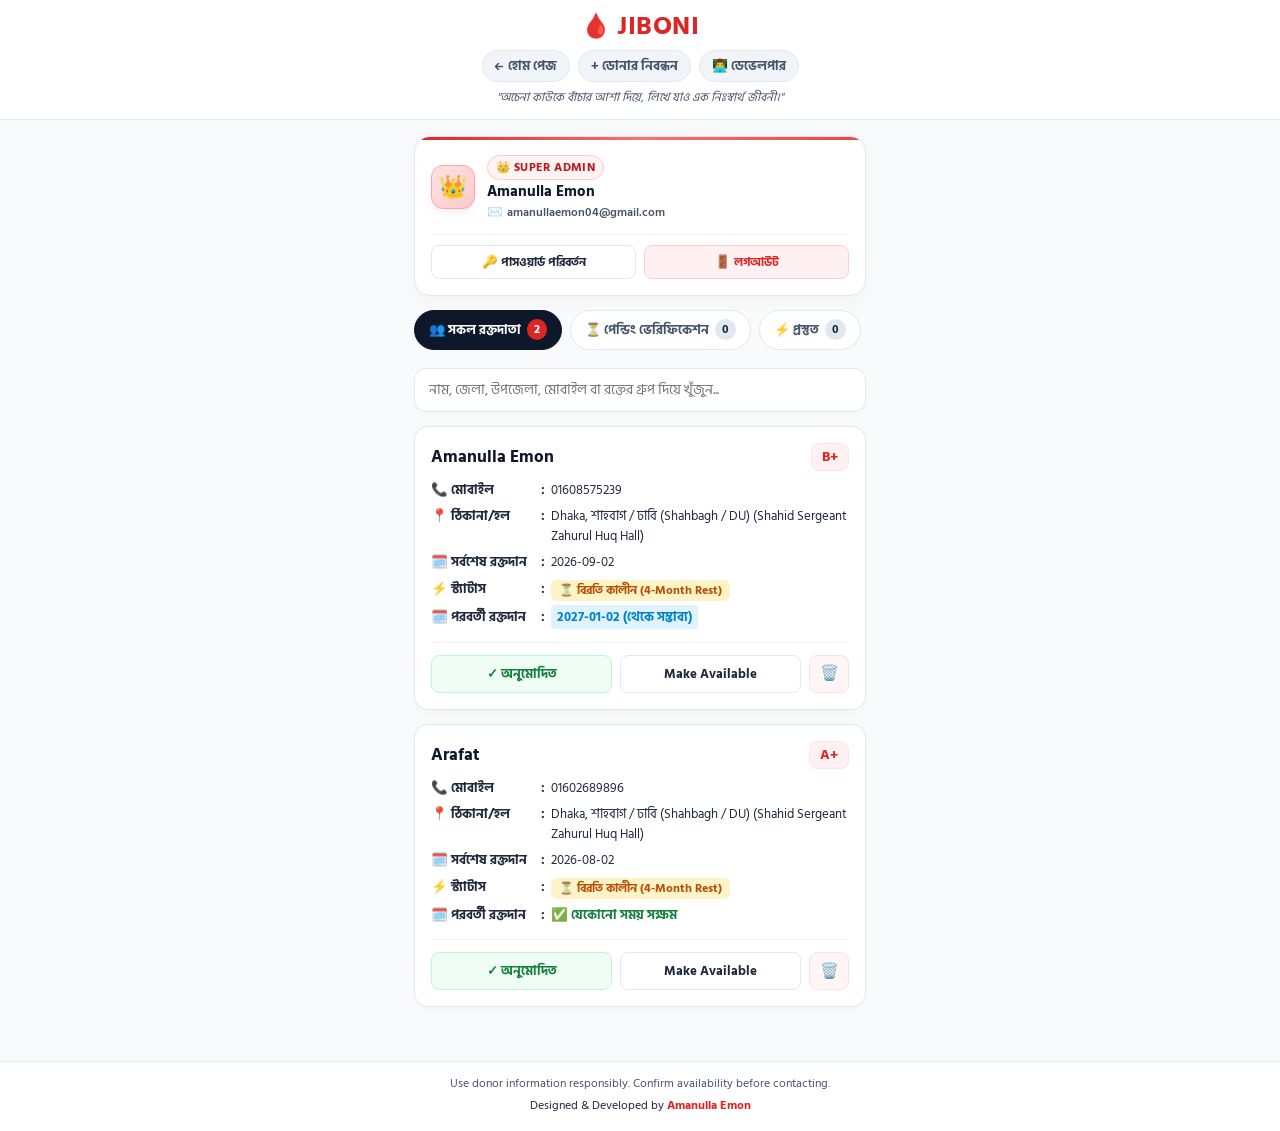
==== admin.html @ 6af380cb "Update admin.html" ====
<!DOCTYPE html>
<html lang="bn">
<head>
  <meta charset="UTF-8" />
  <meta name="viewport" content="width=device-width, initial-scale=1.0, maximum-scale=1.0, user-scalable=no, interactive-widget=resizes-content" />
  <title>অ্যাডমিন প্যানেল - JIBONI</title>
  <style>
    @import url('https://fonts.googleapis.com/css2?family=Plus+Jakarta+Sans:wght@500;600;700;800&family=Hind+Siliguri:wght@500;600;700&display=swap');

    :root {
      --primary: #dc2626;
      --primary-hover: #b91c1c;
      --primary-light: #fee2e2;
      --success: #15803d;
      --success-light: #dcfce7;
      --warning: #b45309;
      --warning-light: #fef3c7;
      --info: #0284c7;
      --info-light: #e0f2fe;
      --slate-50: #f8fafc;
      --slate-100: #f1f5f9;
      --slate-200: #e2e8f0;
      --slate-400: #94a3b8;
      --slate-600: #475569;
      --slate-800: #1e293b;
      --slate-900: #0f172a;
    }

    * {
      margin: 0;
      padding: 0;
      box-sizing: border-box;
      font-family: 'Hind Siliguri', 'Plus Jakarta Sans', sans-serif;
      -webkit-tap-highlight-color: transparent;
    }

    body {
      background-color: var(--slate-50);
      color: var(--slate-800);
      min-height: 100vh;
      display: flex;
      flex-direction: column;
    }

    .site-header {
      background: #ffffff;
      padding: 14px 16px 12px;
      border-bottom: 1px solid var(--slate-200);
      text-align: center;
      width: 100%;
    }

    .header-inner {
      max-width: 480px;
      margin: 0 auto;
    }

    .brand-row {
      margin-bottom: 8px;
    }

    .brand-logo {
      display: inline-flex;
      align-items: center;
      justify-content: center;
      gap: 6px;
      text-decoration: none;
    }

    .blood-drop {
      font-size: 1.5rem;
      line-height: 1;
    }

    .brand-name {
      font-size: 1.6rem;
      font-weight: 800;
      color: var(--primary);
      letter-spacing: 0.5px;
      line-height: 1;
    }

    .nav-btn-row {
      display: flex;
      justify-content: center;
      align-items: center;
      gap: 8px;
      margin-bottom: 6px;
      flex-wrap: wrap;
    }

    .btn-chip {
      padding: 5px 12px;
      border-radius: 20px;
      font-size: 0.8rem;
      font-weight: 700;
      text-decoration: none;
      display: inline-flex;
      align-items: center;
      gap: 4px;
      border: 1px solid var(--slate-200);
      background: var(--slate-100);
      color: var(--slate-600);
      cursor: pointer;
    }

    .brand-slogan {
      font-size: 0.74rem;
      color: var(--slate-600);
      font-style: italic;
    }

    .main-wrapper {
      flex: 1;
      max-width: 480px;
      width: 100%;
      margin: 0 auto;
      padding: 16px 14px 40px;
    }

    /* LOGIN CARD */
    .login-card {
      background: #ffffff;
      border: 1px solid var(--slate-200);
      border-radius: 16px;
      padding: 24px 20px;
      box-shadow: 0 4px 20px rgba(0, 0, 0, 0.04);
      margin-top: 10px;
    }

    .login-title {
      font-size: 1.35rem;
      font-weight: 800;
      color: var(--slate-900);
      margin-bottom: 4px;
      text-align: center;
    }

    .login-sub {
      font-size: 0.82rem;
      color: var(--slate-600);
      margin-bottom: 18px;
      text-align: center;
    }

    /* STYLISH EYE-CATCHING ADMIN BADGE HERO */
    .admin-hero-card {
      background: #ffffff;
      border: 1px solid var(--slate-200);
      border-radius: 16px;
      padding: 16px;
      margin-bottom: 14px;
      box-shadow: 0 4px 18px rgba(15, 23, 42, 0.04);
      position: relative;
      overflow: hidden;
    }

    .admin-hero-card.super-theme::before {
      content: "";
      position: absolute;
      top: 0;
      left: 0;
      right: 0;
      height: 3.5px;
      background: linear-gradient(90deg, #dc2626, #f87171, #ef4444);
    }

    .admin-hero-card.sub-theme::before {
      content: "";
      position: absolute;
      top: 0;
      left: 0;
      right: 0;
      height: 3.5px;
      background: linear-gradient(90deg, #0284c7, #38bdf8, #0ea5e9);
    }

    .admin-hero-top {
      display: flex;
      align-items: center;
      gap: 12px;
      margin-bottom: 12px;
    }

    .admin-avatar-icon {
      width: 44px;
      height: 44px;
      border-radius: 12px;
      display: flex;
      align-items: center;
      justify-content: center;
      font-size: 1.4rem;
      flex-shrink: 0;
      box-shadow: 0 4px 10px rgba(0, 0, 0, 0.05);
    }

    .avatar-super {
      background: linear-gradient(135deg, #fee2e2, #fecaca);
      color: #dc2626;
      border: 1px solid #fca5a5;
    }

    .avatar-sub {
      background: linear-gradient(135deg, #e0f2fe, #bae6fd);
      color: #0284c7;
      border: 1px solid #7dd3fc;
    }

    .admin-hero-info {
      flex: 1;
      min-width: 0;
    }

    .admin-pill-badge {
      display: inline-flex;
      align-items: center;
      gap: 4px;
      font-size: 0.72rem;
      font-weight: 800;
      padding: 2px 8px;
      border-radius: 20px;
      text-transform: uppercase;
      letter-spacing: 0.4px;
      margin-bottom: 2px;
    }

    .pill-super {
      background: #fef2f2;
      color: #b91c1c;
      border: 1px solid #fecaca;
    }

    .pill-sub {
      background: #f0f9ff;
      color: #0369a1;
      border: 1px solid #bae6fd;
    }

    .admin-main-name {
      font-size: 0.96rem;
      font-weight: 800;
      color: var(--slate-900);
      line-height: 1.25;
      white-space: nowrap;
      overflow: hidden;
      text-overflow: ellipsis;
    }

    .admin-email-sub {
      font-size: 0.78rem;
      color: var(--slate-600);
      font-weight: 600;
      white-space: nowrap;
      overflow: hidden;
      text-overflow: ellipsis;
      display: flex;
      align-items: center;
      gap: 4px;
      margin-top: 1px;
    }

    .admin-hero-actions {
      display: flex;
      align-items: center;
      gap: 8px;
      border-top: 1px solid var(--slate-100);
      padding-top: 10px;
    }

    .hero-btn {
      flex: 1;
      height: 34px;
      border-radius: 8px;
      font-size: 0.78rem;
      font-weight: 700;
      cursor: pointer;
      display: inline-flex;
      align-items: center;
      justify-content: center;
      gap: 5px;
      transition: all 0.15s ease;
      border: 1px solid var(--slate-200);
    }

    .hero-btn-pwd {
      background: #ffffff;
      color: var(--slate-700);
    }

    .hero-btn-pwd:hover {
      background: var(--slate-50);
      border-color: var(--slate-300);
    }

    .hero-btn-logout {
      background: #fff1f2;
      border-color: #fecdd3;
      color: var(--primary);
    }

    .hero-btn-logout:hover {
      background: #ffe4e6;
    }

    /* Tabs Row */
    .admin-tabs-row {
      display: flex;
      gap: 8px;
      overflow-x: auto;
      padding-bottom: 6px;
      margin-bottom: 12px;
      scrollbar-width: none;
    }

    .admin-tabs-row::-webkit-scrollbar {
      display: none;
    }

    .admin-tab {
      flex-shrink: 0;
      padding: 8px 14px;
      border-radius: 25px;
      font-size: 0.82rem;
      font-weight: 700;
      border: 1px solid var(--slate-200);
      background: #ffffff;
      color: var(--slate-600);
      cursor: pointer;
      display: inline-flex;
      align-items: center;
      gap: 6px;
      transition: all 0.15s ease;
    }

    .admin-tab.active {
      background: var(--slate-900);
      color: #ffffff;
      border-color: var(--slate-900);
    }

    .tab-counter {
      background: var(--primary);
      color: #ffffff;
      font-size: 0.72rem;
      padding: 1px 7px;
      border-radius: 12px;
    }

    .admin-tab:not(.active) .tab-counter {
      background: var(--slate-200);
      color: var(--slate-800);
    }

    /* Search Box */
    .search-input-wrap {
      margin-bottom: 14px;
    }

    .admin-search-input {
      width: 100%;
      height: 44px;
      padding: 0 14px;
      background: #ffffff;
      border: 1px solid var(--slate-200);
      border-radius: 12px;
      font-size: 0.88rem;
      color: var(--slate-800);
      outline: none;
      box-shadow: 0 2px 6px rgba(0, 0, 0, 0.02);
    }

    .admin-search-input:focus {
      border-color: var(--primary);
      box-shadow: 0 0 0 2px rgba(220, 38, 38, 0.1);
    }

    /* Donor Card */
    .donor-admin-card {
      background: #ffffff;
      border: 1px solid var(--slate-200);
      border-radius: 14px;
      padding: 16px;
      margin-bottom: 14px;
      box-shadow: 0 2px 8px rgba(0, 0, 0, 0.03);
    }

    .card-top-row {
      display: flex;
      justify-content: space-between;
      align-items: center;
      margin-bottom: 10px;
    }

    .donor-card-name {
      font-size: 1.05rem;
      font-weight: 800;
      color: var(--slate-900);
    }

    .blood-chip {
      background: #fff1f2;
      color: var(--primary);
      border: 1px solid #ffe4e6;
      font-weight: 800;
      font-size: 0.85rem;
      padding: 2px 10px;
      border-radius: 8px;
    }

    /* STRICT COMPACT COLON ALIGNMENT FOR DONORS (120px) */
    .donor-detail-list {
      display: flex;
      flex-direction: column;
      gap: 7px;
      font-size: 0.84rem;
      color: var(--slate-600);
      margin-bottom: 14px;
    }

    .detail-item {
      display: flex;
      align-items: flex-start;
      line-height: 1.45;
    }

    .detail-label-wrap {
      width: 120px;
      min-width: 120px;
      max-width: 120px;
      font-weight: 700;
      color: var(--slate-800);
      display: flex;
      justify-content: space-between;
      align-items: center;
      padding-right: 6px;
      flex-shrink: 0;
      white-space: nowrap;
    }

    /* STRICT COMPACT COLON ALIGNMENT FOR SUB-ADMINS (135px) */
    .subadmin-detail-list {
      display: flex;
      flex-direction: column;
      gap: 7px;
      font-size: 0.84rem;
      color: var(--slate-600);
      margin-bottom: 14px;
    }

    .sub-label-wrap {
      width: 135px;
      min-width: 135px;
      max-width: 135px;
      font-weight: 700;
      color: var(--slate-800);
      display: flex;
      justify-content: space-between;
      align-items: center;
      padding-right: 6px;
      flex-shrink: 0;
      white-space: nowrap;
    }

    .detail-val {
      flex: 1;
      color: var(--slate-800);
      word-break: break-word;
    }

    .status-badge {
      display: inline-flex;
      align-items: center;
      padding: 2px 8px;
      border-radius: 6px;
      font-size: 0.74rem;
      font-weight: 700;
    }

    .badge-avail {
      background: var(--success-light);
      color: var(--success);
    }

    .badge-rest {
      background: var(--warning-light);
      color: var(--warning);
    }

    .badge-next {
      background: var(--info-light);
      color: var(--info);
      padding: 1px 6px;
      border-radius: 4px;
      font-weight: 700;
    }

    /* Action Buttons Row */
    .admin-actions-grid {
      display: flex;
      align-items: center;
      gap: 8px;
      border-top: 1px solid var(--slate-100);
      padding-top: 12px;
    }

    .btn-verify {
      flex: 1;
      height: 38px;
      border-radius: 8px;
      font-size: 0.82rem;
      font-weight: 700;
      cursor: pointer;
      display: inline-flex;
      align-items: center;
      justify-content: center;
      gap: 4px;
      border: 1px solid #bbf7d0;
      background: #f0fdf4;
      color: var(--success);
    }

    .btn-toggle-avail {
      flex: 1;
      height: 38px;
      border-radius: 8px;
      font-size: 0.82rem;
      font-weight: 700;
      cursor: pointer;
      border: 1px solid var(--slate-200);
      background: #ffffff;
      color: var(--slate-700);
    }

    .btn-delete {
      width: 40px;
      height: 38px;
      border-radius: 8px;
      border: 1px solid #fee2e2;
      background: #fff5f5;
      color: var(--primary);
      cursor: pointer;
      display: inline-flex;
      align-items: center;
      justify-content: center;
      font-size: 0.95rem;
    }

    /* SUB-ADMIN FORM STYLES */
    .subadmin-form-card {
      background: #ffffff;
      border: 1px solid var(--slate-200);
      border-radius: 14px;
      padding: 16px;
      margin-bottom: 14px;
      box-shadow: 0 2px 8px rgba(0, 0, 0, 0.02);
    }

    .form-heading {
      font-size: 0.95rem;
      font-weight: 800;
      color: var(--slate-900);
      margin-bottom: 10px;
    }

    .btn-submit-sub {
      width: 100%;
      height: 40px;
      background: var(--primary);
      color: #ffffff;
      border: none;
      border-radius: 10px;
      font-size: 0.88rem;
      font-weight: 700;
      cursor: pointer;
      margin-top: 6px;
    }

    .empty-state {
      background: #ffffff;
      border: 1px dashed var(--slate-200);
      border-radius: 12px;
      padding: 24px;
      text-align: center;
      color: var(--slate-400);
      font-size: 0.86rem;
    }

    /* MODAL POPUPS */
    .custom-modal-backdrop {
      position: fixed;
      inset: 0;
      background: rgba(15, 23, 42, 0.6);
      backdrop-filter: blur(4px);
      z-index: 3000;
      display: none;
      align-items: center;
      justify-content: center;
      padding: 16px;
    }

    .modal-box {
      background: #ffffff;
      border-radius: 16px;
      padding: 22px 20px;
      max-width: 380px;
      width: 100%;
      box-shadow: 0 10px 25px rgba(0, 0, 0, 0.15);
    }

    .site-footer {
      background: #ffffff;
      border-top: 1px solid var(--slate-200);
      padding: 12px 16px 16px;
      text-align: center;
      margin-top: auto;
      width: 100%;
    }

    .footer-disclaimer {
      font-size: 0.72rem;
      color: var(--slate-600);
      margin-bottom: 3px;
    }

    .footer-credit {
      font-size: 0.75rem;
      color: var(--slate-800);
    }

    .footer-credit a {
      color: var(--primary);
      font-weight: 700;
      text-decoration: none;
    }
  </style>
</head>
<body>

  <header class="site-header">
    <div class="header-inner">
      <div class="brand-row">
        <a href="index.html" class="brand-logo">
          <span class="blood-drop">🩸</span>
          <span class="brand-name">JIBONI</span>
        </a>
      </div>

      <div class="nav-btn-row">
        <a href="index.html" class="btn-chip">← হোম পেজ</a>
        <a href="register.html" class="btn-chip">+ ডোনার নিবন্ধন</a>
        <a href="developer.html" class="btn-chip">👨‍💻 ডেভেলপার</a>
      </div>

      <p class="brand-slogan">"অচেনা কাউকে বাঁচার আশা দিয়ে, লিখে যাও এক নিঃস্বার্থ জীবনী।"</p>
    </div>
  </header>

  <main class="main-wrapper">

    <!-- ADMIN LOGIN FORM -->
    <div id="adminLoginSection" class="login-card" style="display: none;">
      <h2 class="login-title">অ্যাডমিন প্রবেশ</h2>
      <p class="login-sub">আপনার ইমেইল ও পাসওয়ার্ড দিয়ে প্যানেলে প্রবেশ করুন</p>
      
      <form onsubmit="handleAdminLogin(event)" style="display: flex; flex-direction: column; gap: 10px;">
        <div>
          <label style="font-size:0.8rem; font-weight:700; display:block; margin-bottom:4px;">ইমেইল অ্যাড্রেস:</label>
          <input type="email" id="loginEmail" class="admin-search-input" placeholder="admin@jiboni.org" required />
        </div>

        <div>
          <label style="font-size:0.8rem; font-weight:700; display:block; margin-bottom:4px;">পাসওয়ার্ড:</label>
          <input type="password" id="loginPassword" class="admin-search-input" placeholder="পাসওয়ার্ড লিখুন" required />
        </div>

        <button type="submit" class="btn-submit-sub" style="height: 44px; margin-top: 6px;">লগইন করুন</button>
      </form>
      <div id="loginAlert" style="display:none; color:var(--primary); font-size:0.84rem; font-weight:700; text-align:center; margin-top:10px;"></div>
    </div>

    <!-- MAIN ADMIN DASHBOARD SECTION -->
    <div id="adminDashboardSection" style="display: none;">
      
      <div class="admin-hero-card super-theme" id="adminHeroCard">
        <div class="admin-hero-top">
          <div class="admin-avatar-icon avatar-super" id="adminAvatarIcon">👑</div>
          <div class="admin-hero-info">
            <span class="admin-pill-badge pill-super" id="adminPillBadge">👑 Super Admin</span>
            <h2 class="admin-main-name" id="adminMainName">Amanulla Emon</h2>
            <div class="admin-email-sub">
              <span>✉️</span>
              <span id="adminEmailDisplay">amanullaemon04@gmail.com</span>
            </div>
          </div>
        </div>

        <div class="admin-hero-actions">
          <button type="button" class="hero-btn hero-btn-pwd" onclick="openChangePwdModal()">🔑 পাসওয়ার্ড পরিবর্তন</button>
          <button type="button" class="hero-btn hero-btn-logout" onclick="handleLogout()">🚪 লগআউট</button>
        </div>
      </div>

      <!-- Tabs Navigation -->
      <div class="admin-tabs-row">
        <button type="button" class="admin-tab active" id="tabAll" onclick="switchTab('all')">
          👥 সকল রক্তদাতা <span class="tab-counter" id="countAll">0</span>
        </button>
        <button type="button" class="admin-tab" id="tabPending" onclick="switchTab('pending')">
          ⏳ পেন্ডিং ভেরিফিকেশন <span class="tab-counter" id="countPending">0</span>
        </button>
        <button type="button" class="admin-tab" id="tabAvailable" onclick="switchTab('available')">
          ⚡ প্রস্তুত <span class="tab-counter" id="countAvailable">0</span>
        </button>
        <button type="button" class="admin-tab" id="tabFeedback" onclick="switchTab('feedback')">
          💬 মতামত <span class="tab-counter" id="countFeedback">0</span>
        </button>
        <button type="button" class="admin-tab" id="tabSubAdmin" onclick="switchTab('subadmin')">
          🛡️ সাব-অ্যাডমিন <span class="tab-counter" id="countSubAdmin">0</span>
        </button>
      </div>

      <!-- Search Input -->
      <div class="search-input-wrap" id="searchWrap">
        <input type="text" id="adminSearchQuery" class="admin-search-input" placeholder="নাম, জেলা, উপজেলা, মোবাইল বা রক্তের গ্রুপ দিয়ে খুঁজুন..." onkeyup="renderCurrentView()" />
      </div>

      <!-- Sub-Admin Add Form -->
      <div id="subAdminFormWrap" style="display: none;">
        <div class="subadmin-form-card">
          <h3 class="form-heading">+ নতুন সাব-অ্যাডমিন যুক্ত করুন</h3>
          <form onsubmit="handleAddSubAdmin(event)" style="display: flex; flex-direction: column; gap: 8px;">
            <input type="text" id="subName" class="admin-search-input" placeholder="সাব-অ্যাডমিনের নাম" style="height: 40px;" required />
            <input type="email" id="subEmail" class="admin-search-input" placeholder="ইমেইল অ্যাড্রেস" style="height: 40px;" required />
            <input type="text" id="subTempPwd" class="admin-search-input" placeholder="অস্থায়ী পাসওয়ার্ড (Temporary Password)" style="height: 40px;" required />
            <p style="font-size: 0.72rem; color: var(--slate-400); margin-top: -2px;">* সাব-অ্যাডমিন এই পাসওয়ার্ড দিয়ে প্রথমবার লগইন করে পাসওয়ার্ড পরিবর্তন করে নেবে।</p>
            <button type="submit" class="btn-submit-sub">সাব-অ্যাডমিন যুক্ত করুন</button>
          </form>
        </div>
      </div>

      <div id="adminContentContainer"></div>
    </div>
  </main>

  <!-- PASSWORD CHANGE MODAL -->
  <div id="changePwdModal" class="custom-modal-backdrop">
    <div class="modal-box">
      <h3 style="font-size: 1.1rem; font-weight: 800; color: var(--slate-900); margin-bottom: 4px;">পাসওয়ার্ড পরিবর্তন করুন</h3>
      <p style="font-size: 0.8rem; color: var(--slate-600); margin-bottom: 14px;">আপনার বর্তমান ও নতুন পাসওয়ার্ড লিখুন।</p>

      <form onsubmit="handleSavePassword(event)" style="display: flex; flex-direction: column; gap: 10px;">
        <input type="password" id="curPwdInput" class="admin-search-input" placeholder="বর্তমান পাসওয়ার্ড" style="height: 40px;" required />
        <input type="password" id="newPwdInput" class="admin-search-input" placeholder="নতুন পাসওয়ার্ড" style="height: 40px;" required />
        
        <button type="submit" class="btn-submit-sub" style="height: 40px;">সংরক্ষণ করুন</button>
        <button type="button" onclick="closeChangePwdModal()" class="btn-chip" style="width: 100%; justify-content: center; height: 38px; cursor: pointer;">বাতিল</button>
      </form>
      <div id="pwdAlert" style="display:none; font-size:0.82rem; font-weight:700; margin-top:8px; text-align:center;"></div>
    </div>
  </div>

  <footer class="site-footer">
    <p class="footer-disclaimer">Use donor information responsibly. Confirm availability before contacting.</p>
    <p class="footer-credit">Designed & Developed by <a href="developer.html">Amanulla Emon</a></p>
  </footer>

  <script>
    let currentTab = "all";
    const SUPER_ADMIN_EMAIL = "amanullaemon04@gmail.com";

    // EXACT LOCAL TIME FORMATTER WITH SECONDS
    function formatFeedbackDateTime(rawDate) {
      if (!rawDate) return "আজ";
      var d = new Date(rawDate);
      if (isNaN(d.getTime())) {
        return rawDate;
      }
      var yyyy = d.getFullYear();
      var mm = String(d.getMonth() + 1).padStart(2, '0');
      var dd = String(d.getDate()).padStart(2, '0');

      var hours = d.getHours();
      var minutes = String(d.getMinutes()).padStart(2, '0');
      var seconds = String(d.getSeconds()).padStart(2, '0');
      var ampm = hours >= 12 ? 'PM' : 'AM';
      hours = hours % 12;
      hours = hours ? hours : 12; // 0 hour is 12 AM
      var strTime = String(hours).padStart(2, '0') + ':' + minutes + ':' + seconds + ' ' + ampm;

      return yyyy + '-' + mm + '-' + dd + ', ' + strTime;
    }

    function initAdminStorage() {
      if (!localStorage.getItem("jiboni_admin_pwd")) {
        localStorage.setItem("jiboni_admin_pwd", "admin123");
      }
      if (!localStorage.getItem("jiboni_sub_admins")) {
        localStorage.setItem("jiboni_sub_admins", JSON.stringify([
          { id: 101, name: "সাপোর্ট টিম", email: "support@jiboni.org", password: "sub123", added_date: "2026-09-01" }
        ]));
      }
    }

    function getActiveSession() {
      var sess = sessionStorage.getItem("jiboni_admin_session");
      return sess ? JSON.parse(sess) : null;
    }

    function checkEligibility(lastDonationDateStr) {
      if (!lastDonationDateStr || lastDonationDateStr === "তথ্য নেই") return true;
      var lastDate = new Date(lastDonationDateStr);
      var today = new Date();
      var diffDays = (today - lastDate) / (1000 * 60 * 60 * 24);
      return diffDays >= 120;
    }

    function calculateNextEligibleDate(lastDonationDateStr) {
      if (!lastDonationDateStr || lastDonationDateStr === "তথ্য নেই") return null;
      var d = new Date(lastDonationDateStr);
      if (isNaN(d.getTime())) return null;
      d.setMonth(d.getMonth() + 4);
      var yyyy = d.getFullYear();
      var mm = String(d.getMonth() + 1).padStart(2, '0');
      var dd = String(d.getDate()).padStart(2, '0');
      return yyyy + "-" + mm + "-" + dd;
    }

    function getDonors() {
      var stored = localStorage.getItem("jiboni_donors_cache") || localStorage.getItem("donors");
      if (stored) {
        try { return JSON.parse(stored); } catch(e) {}
      }
      return [
        { id: 1, name: "Amanulla Emon", blood_group: "B+", phone: "01608575239", district: "Dhaka", upazila: "শাহবাগ / ঢাবি (Shahbagh / DU)", hall: "Shahid Sergeant Zahurul Huq Hall", last_donation: "2026-09-02", is_available: false, is_verified: true },
        { id: 2, name: "Arafat", blood_group: "A+", phone: "01602689896", district: "Dhaka", upazila: "শাহবাগ / ঢাবি (Shahbagh / DU)", hall: "Shahid Sergeant Zahurul Huq Hall", last_donation: "2026-08-02", is_available: false, is_verified: true }
      ];
    }

    function saveDonors(list) {
      localStorage.setItem("jiboni_donors_cache", JSON.stringify(list));
      localStorage.setItem("donors", JSON.stringify(list));
      renderCurrentView();
    }

    function getFeedbacks() {
      var stored = localStorage.getItem("jiboni_feedbacks");
      return stored ? JSON.parse(stored) : [];
    }

    function saveFeedbacks(list) {
      localStorage.setItem("jiboni_feedbacks", JSON.stringify(list));
      renderCurrentView();
    }

    function getSubAdmins() {
      var stored = localStorage.getItem("jiboni_sub_admins");
      return stored ? JSON.parse(stored) : [];
    }

    function saveSubAdmins(list) {
      localStorage.setItem("jiboni_sub_admins", JSON.stringify(list));
      renderCurrentView();
    }

    function checkAuth() {
      var session = getActiveSession();
      var loginSec = document.getElementById("adminLoginSection");
      var dashSec = document.getElementById("adminDashboardSection");

      if (!session) {
        session = { email: SUPER_ADMIN_EMAIL, role: "super", name: "Amanulla Emon" };
        sessionStorage.setItem("jiboni_admin_session", JSON.stringify(session));
      }

      loginSec.style.display = "none";
      dashSec.style.display = "block";

      var heroCard = document.getElementById("adminHeroCard");
      var avatarIcon = document.getElementById("adminAvatarIcon");
      var pillBadge = document.getElementById("adminPillBadge");
      var mainName = document.getElementById("adminMainName");
      var emailDisplay = document.getElementById("adminEmailDisplay");

      var tabFeedback = document.getElementById("tabFeedback");
      var tabSubAdmin = document.getElementById("tabSubAdmin");

      emailDisplay.innerText = session.email;

      if (session.role === "super") {
        heroCard.className = "admin-hero-card super-theme";
        avatarIcon.className = "admin-avatar-icon avatar-super";
        avatarIcon.innerText = "👑";
        pillBadge.className = "admin-pill-badge pill-super";
        pillBadge.innerText = "👑 Super Admin";
        mainName.innerText = session.name || "Amanulla Emon";

        tabFeedback.style.display = "inline-flex";
        tabSubAdmin.style.display = "inline-flex";
      } else {
        heroCard.className = "admin-hero-card sub-theme";
        avatarIcon.className = "admin-avatar-icon avatar-sub";
        avatarIcon.innerText = "🛡️";
        pillBadge.className = "admin-pill-badge pill-sub";
        pillBadge.innerText = "🛡️ Sub Admin";
        mainName.innerText = session.name || "Assistant Admin";
        
        tabFeedback.style.display = "none";
        tabSubAdmin.style.display = "none";

        if (currentTab === "feedback" || currentTab === "subadmin") {
          currentTab = "all";
        }
      }

      switchTab(currentTab);
    }

    function handleAdminLogin(e) {
      e.preventDefault();
      var email = document.getElementById("loginEmail").value.trim().toLowerCase();
      var pwd = document.getElementById("loginPassword").value.trim();
      var alertBox = document.getElementById("loginAlert");

      if (email === SUPER_ADMIN_EMAIL.toLowerCase()) {
        var masterPwd = localStorage.getItem("jiboni_admin_pwd") || "admin123";
        if (pwd === masterPwd) {
          sessionStorage.setItem("jiboni_admin_session", JSON.stringify({ email: SUPER_ADMIN_EMAIL, role: "super", name: "Amanulla Emon" }));
          checkAuth();
          return;
        }
      }

      var subAdmins = getSubAdmins();
      var matchedSub = subAdmins.find(function(s) { return s.email.toLowerCase() === email && s.password === pwd; });

      if (matchedSub) {
        sessionStorage.setItem("jiboni_admin_session", JSON.stringify({ email: matchedSub.email, role: "sub", name: matchedSub.name, id: matchedSub.id }));
        checkAuth();
        return;
      }

      alertBox.style.display = "block";
      alertBox.innerText = "ভুল ইমেইল অথবা পাসওয়ার্ড!";
    }

    function handleLogout() {
      sessionStorage.removeItem("jiboni_admin_session");
      document.getElementById("adminDashboardSection").style.display = "none";
      document.getElementById("adminLoginSection").style.display = "block";
      document.getElementById("loginEmail").value = "";
      document.getElementById("loginPassword").value = "";
      document.getElementById("loginAlert").style.display = "none";
    }

    function openChangePwdModal() {
      document.getElementById("changePwdModal").style.display = "flex";
      document.getElementById("curPwdInput").value = "";
      document.getElementById("newPwdInput").value = "";
      document.getElementById("pwdAlert").style.display = "none";
    }

    function closeChangePwdModal() {
      document.getElementById("changePwdModal").style.display = "none";
    }

    function handleSavePassword(e) {
      e.preventDefault();
      var curPwd = document.getElementById("curPwdInput").value.trim();
      var newPwd = document.getElementById("newPwdInput").value.trim();
      var alertBox = document.getElementById("pwdAlert");
      var session = getActiveSession();

      if (!session) return;

      alertBox.style.display = "block";

      if (session.role === "super") {
        var masterPwd = localStorage.getItem("jiboni_admin_pwd") || "admin123";
        if (curPwd !== masterPwd) {
          alertBox.style.color = "var(--primary)";
          alertBox.innerText = "বর্তমান পাসওয়ার্ড সঠিক নয়!";
          return;
        }
        localStorage.setItem("jiboni_admin_pwd", newPwd);
      } else {
        var subAdmins = getSubAdmins();
        var targetSub = subAdmins.find(function(s) { return s.email.toLowerCase() === session.email.toLowerCase(); });
        if (!targetSub || targetSub.password !== curPwd) {
          alertBox.style.color = "var(--primary)";
          alertBox.innerText = "বর্তমান পাসওয়ার্ড সঠিক নয়!";
          return;
        }
        targetSub.password = newPwd;
        saveSubAdmins(subAdmins);
      }

      alertBox.style.color = "var(--success)";
      alertBox.innerText = "পাসওয়ার্ড সফলভাবে পরিবর্তন করা হয়েছে!";
      setTimeout(function() { closeChangePwdModal(); }, 1200);
    }

    function switchTab(tab) {
      var session = getActiveSession();

      if (session && session.role !== "super" && (tab === "feedback" || tab === "subadmin")) {
        tab = "all";
      }

      currentTab = tab;
      document.querySelectorAll(".admin-tab").forEach(function(btn) { btn.classList.remove("active"); });
      
      var tabBtnMap = {
        'all': 'tabAll',
        'pending': 'tabPending',
        'available': 'tabAvailable',
        'feedback': 'tabFeedback',
        'subadmin': 'tabSubAdmin'
      };
      if (tabBtnMap[tab]) {
        document.getElementById(tabBtnMap[tab]).classList.add("active");
      }

      var searchWrap = document.getElementById("searchWrap");
      var searchInput = document.getElementById("adminSearchQuery");
      var subFormWrap = document.getElementById("subAdminFormWrap");

      if (tab === "subadmin") {
        searchWrap.style.display = "none";
        subFormWrap.style.display = "block";
      } else {
        searchWrap.style.display = "block";
        subFormWrap.style.display = "none";
        if (tab === "feedback") {
          searchInput.placeholder = "ফিডব্যাক, নাম বা যোগাযোগ নম্বর দিয়ে খুঁজুন...";
        } else {
          searchInput.placeholder = "নাম, জেলা, উপজেলা, মোবাইল বা রক্তের গ্রুপ দিয়ে খুঁজুন...";
        }
      }

      renderCurrentView();
    }

    function updateBadgeCounters() {
      var allDonors = getDonors();
      var feedbacks = getFeedbacks();
      var subAdmins = getSubAdmins();

      document.getElementById("countAll").innerText = allDonors.length;
      document.getElementById("countPending").innerText = allDonors.filter(function(d) { return !d.is_verified; }).length;
      document.getElementById("countAvailable").innerText = allDonors.filter(function(d) { return d.is_available; }).length;
      document.getElementById("countFeedback").innerText = feedbacks.length;
      document.getElementById("countSubAdmin").innerText = subAdmins.length;
    }

    function renderCurrentView() {
      updateBadgeCounters();
      if (currentTab === "feedback") {
        renderFeedbacks();
      } else if (currentTab === "subadmin") {
        renderSubAdmins();
      } else {
        renderDonorsList();
      }
    }

    function renderDonorsList() {
      var allDonors = getDonors();
      var q = (document.getElementById("adminSearchQuery").value || "").trim().toLowerCase();
      var container = document.getElementById("adminContentContainer");

      var filtered = allDonors.filter(function(d) {
        if (currentTab === "pending") return !d.is_verified;
        if (currentTab === "available") return d.is_available;
        return true;
      });

      if (q) {
        filtered = filtered.filter(function(d) {
          var name = (d.name || "").toLowerCase();
          var dist = (d.district || "").toLowerCase();
          var upz = (d.upazila || "").toLowerCase();
          var hall = (d.hall || "").toLowerCase();
          var phone = (d.phone || "").toLowerCase();
          var bg = (d.blood_group || d.bloodGroup || "").toLowerCase();
          return name.includes(q) || dist.includes(q) || upz.includes(q) || hall.includes(q) || phone.includes(q) || bg.includes(q);
        });
      }

      if (filtered.length === 0) {
        container.innerHTML = '<div class="empty-state">কোনো রক্তদাতার তথ্য খুঁজে পাওয়া যায়নি।</div>';
        return;
      }

      var html = "";
      filtered.forEach(function(d) {
        var isEligible = checkEligibility(d.last_donation);
        var nextDate = calculateNextEligibleDate(d.last_donation);

        var locParts = [];
        if (d.district) locParts.push(d.district);
        if (d.upazila) locParts.push(d.upazila);
        var mainLoc = locParts.join(", ");
        if (d.hall) mainLoc += mainLoc ? " (" + d.hall + ")" : d.hall;
        if (!mainLoc) mainLoc = "তথ্য নেই";

        var statusBadge = d.is_available
          ? '<span class="status-badge badge-avail">● প্রস্তুত (Available)</span>'
          : '<span class="status-badge badge-rest">⏳ বিরতি কালীন (4-Month Rest)</span>';

        var nextDateHtml = "";
        if (nextDate && !isEligible) {
          nextDateHtml = 
            '<div class="detail-item">' +
              '<div class="detail-label-wrap"><span>🗓️ পরবর্তী রক্তদান</span><span>:</span></div>' +
              '<span class="detail-val"><span class="badge-next">' + nextDate + ' (থেকে সম্ভাব্য)</span></span>' +
            '</div>';
        } else if (isEligible && d.last_donation && d.last_donation !== "তথ্য নেই") {
          nextDateHtml = 
            '<div class="detail-item">' +
              '<div class="detail-label-wrap"><span>🗓️ পরবর্তী রক্তদান</span><span>:</span></div>' +
              '<span class="detail-val" style="color:var(--success); font-weight:700;">✅ যেকোনো সময় সক্ষম</span>' +
            '</div>';
        }

        var verifyBtnHtml = d.is_verified
          ? '<button type="button" class="btn-verify" style="background:#f0fdf4; border-color:#bbf7d0; color:var(--success);" onclick="toggleVerify(' + d.id + ')">✓ অনুমোদিত</button>'
          : '<button type="button" class="btn-verify" style="background:#fffbeb; border-color:#fde68a; color:var(--warning);" onclick="toggleVerify(' + d.id + ')">⏳ অনুমোদন করুন</button>';

        var toggleAvailText = d.is_available ? "Make Unavailable" : "Make Available";

        html += 
          '<div class="donor-admin-card">' +
            '<div class="card-top-row">' +
              '<span class="donor-card-name">' + (d.name || "অজ্ঞাত ডোনার") + '</span>' +
              '<span class="blood-chip">' + (d.blood_group || d.bloodGroup || "--") + '</span>' +
            '</div>' +
            '<div class="donor-detail-list">' +
              '<div class="detail-item">' +
                '<div class="detail-label-wrap"><span>📞 মোবাইল</span><span>:</span></div>' +
                '<span class="detail-val">' + (d.phone || "--") + '</span>' +
              '</div>' +
              '<div class="detail-item">' +
                '<div class="detail-label-wrap"><span>📍 ঠিকানা/হল</span><span>:</span></div>' +
                '<span class="detail-val">' + mainLoc + '</span>' +
              '</div>' +
              '<div class="detail-item">' +
                '<div class="detail-label-wrap"><span>🗓️ সর্বশেষ রক্তদান</span><span>:</span></div>' +
                '<span class="detail-val">' + (d.last_donation || "তথ্য নেই") + '</span>' +
              '</div>' +
              '<div class="detail-item">' +
                '<div class="detail-label-wrap"><span>⚡ স্ট্যাটাস</span><span>:</span></div>' +
                '<span class="detail-val">' + statusBadge + '</span>' +
              '</div>' +
              nextDateHtml +
            '</div>' +
            '<div class="admin-actions-grid">' +
              verifyBtnHtml +
              '<button type="button" class="btn-toggle-avail" onclick="toggleAvailability(' + d.id + ')">' + toggleAvailText + '</button>' +
              '<button type="button" class="btn-delete" title="মুছে ফেলুন" onclick="deleteDonor(' + d.id + ')">🗑️</button>' +
            '</div>' +
          '</div>';
      });

      container.innerHTML = html;
    }

    function toggleVerify(id) {
      var donors = getDonors();
      var donor = donors.find(function(d) { return d.id === id; });
      if (donor) {
        donor.is_verified = !donor.is_verified;
        saveDonors(donors);
      }
    }

    function toggleAvailability(id) {
      var donors = getDonors();
      var donor = donors.find(function(d) { return d.id === id; });
      if (donor) {
        donor.is_available = !donor.is_available;
        donor.manual_override = true;
        saveDonors(donors);
      }
    }

    function deleteDonor(id) {
      if (confirm("আপনি কি নিশ্চিতভাবে এই রক্তদাতার তথ্য মুছে ফেলতে চান?")) {
        var donors = getDonors();
        donors = donors.filter(function(d) { return d.id !== id; });
        saveDonors(donors);
      }
    }

    // ==========================================
    // 💬 RENDER FEEDBACKS WITH EXACT SECONDS & TIMEZONE FIX
    // ==========================================
    function renderFeedbacks() {
      var session = getActiveSession();
      if (session && session.role !== "super") return;

      var feedbacks = getFeedbacks();
      var q = (document.getElementById("adminSearchQuery").value || "").trim().toLowerCase();
      var container = document.getElementById("adminContentContainer");

      if (q) {
        feedbacks = feedbacks.filter(function(f) {
          var name = (f.name || "").toLowerCase();
          var contact = (f.contact || "").toLowerCase();
          var msg = (f.message || "").toLowerCase();
          return name.includes(q) || contact.includes(q) || msg.includes(q);
        });
      }

      if (feedbacks.length === 0) {
        container.innerHTML = '<div class="empty-state">কোনো মতামত বা ফিডব্যাক পাওয়া যায়নি।</div>';
        return;
      }

      var html = "";
      feedbacks.forEach(function(f) {
        var formattedTime = formatFeedbackDateTime(f.date);

        html += 
          '<div class="donor-admin-card">' +
            '<div class="card-top-row">' +
              '<span class="donor-card-name">👤 ' + (f.name || "অজ্ঞাত ব্যবহারকারী") + '</span>' +
              '<span style="font-size:0.72rem; color:var(--slate-500); font-weight:700;">📅 ' + formattedTime + '</span>' +
            '</div>' +
            '<div class="donor-detail-list">' +
              '<div class="detail-item">' +
                '<div class="detail-label-wrap"><span>📞 যোগাযোগ</span><span>:</span></div>' +
                '<span class="detail-val" style="color:var(--primary); font-weight:700;">' + (f.contact || "--") + '</span>' +
              '</div>' +
              '<div class="detail-item">' +
                '<div class="detail-label-wrap"><span>💬 বার্তা</span><span>:</span></div>' +
                '<span class="detail-val" style="line-height:1.5; background:var(--slate-50); padding:8px 10px; border-radius:8px; border:1px solid var(--slate-200);">' + (f.message || "--") + '</span>' +
              '</div>' +
            '</div>' +
            '<div class="admin-actions-grid" style="justify-content: flex-end;">' +
              '<a href="tel:' + f.contact + '" class="btn-verify" style="text-decoration:none; max-width:120px;">📞 কল দিন</a>' +
              '<button type="button" class="btn-delete" title="মুছে ফেলুন" onclick="deleteFeedback(' + f.id + ')">🗑️</button>' +
            '</div>' +
          '</div>';
      });

      container.innerHTML = html;
    }

    function deleteFeedback(id) {
      if (confirm("এই মতামতটি মুছে ফেলতে চান?")) {
        var list = getFeedbacks().filter(function(f) { return f.id !== id; });
        saveFeedbacks(list);
      }
    }

    // ==========================================
    // 🛡️ RENDER SUB-ADMINS WITH STRICT 135px ALIGNMENT
    // ==========================================
    function renderSubAdmins() {
      var session = getActiveSession();
      if (session && session.role !== "super") return;

      var list = getSubAdmins();
      var container = document.getElementById("adminContentContainer");

      if (list.length === 0) {
        container.innerHTML = '<div class="empty-state">কোনো সাব-অ্যাডমিন যুক্ত করা নেই।</div>';
        return;
      }

      var html = "";
      list.forEach(function(s) {
        html += 
          '<div class="donor-admin-card">' +
            '<div class="card-top-row">' +
              '<span class="donor-card-name">🛡️ ' + s.name + '</span>' +
              '<span style="background:var(--slate-100); color:var(--slate-700); font-size:0.75rem; font-weight:700; padding:2px 8px; border-radius:6px;">Sub Admin</span>' +
            '</div>' +
            '<div class="subadmin-detail-list">' +
              '<div class="detail-item">' +
                '<div class="sub-label-wrap"><span>✉️ ইমেইল</span><span>:</span></div>' +
                '<span class="detail-val" style="font-weight:700;">' + s.email + '</span>' +
              '</div>' +
              '<div class="detail-item">' +
                '<div class="sub-label-wrap"><span>🔑 পাসওয়ার্ড</span><span>:</span></div>' +
                '<span class="detail-val" style="font-weight:700; color:var(--slate-600);">' + (s.password || "******") + '</span>' +
              '</div>' +
              '<div class="detail-item">' +
                '<div class="sub-label-wrap"><span>🗓️ যুক্ত হওয়ার তারিখ</span><span>:</span></div>' +
                '<span class="detail-val">' + (s.added_date || "2026-09-01") + '</span>' +
              '</div>' +
            '</div>' +
            '<div class="admin-actions-grid" style="justify-content: flex-end;">' +
              '<button type="button" class="btn-delete" title="অপসারণ করুন" onclick="deleteSubAdmin(' + s.id + ')">🗑️</button>' +
            '</div>' +
          '</div>';
      });

      container.innerHTML = html;
    }

    function handleAddSubAdmin(e) {
      e.preventDefault();
      var name = document.getElementById("subName").value.trim();
      var email = document.getElementById("subEmail").value.trim().toLowerCase();
      var tempPwd = document.getElementById("subTempPwd").value.trim();

      if (!name || !email || !tempPwd) return;

      var list = getSubAdmins();
      if (email === SUPER_ADMIN_EMAIL.toLowerCase() || list.some(function(s) { return s.email.toLowerCase() === email; })) {
        alert("এই ইমেইলটি ইতোমধ্যে অ্যাডমিন হিসেবে নিবন্ধিত আছে!");
        return;
      }

      list.push({
        id: Date.now(),
        name: name,
        email: email,
        password: tempPwd,
        added_date: new Date().toISOString().split("T")[0]
      });

      saveSubAdmins(list);
      document.getElementById("subName").value = "";
      document.getElementById("subEmail").value = "";
      document.getElementById("subTempPwd").value = "";
      alert("সাব-অ্যাডমিন সফলভাবে যুক্ত হয়েছে!");
    }

    function deleteSubAdmin(id) {
      if (confirm("এই সাব-অ্যাডমিনকে অপসারণ করতে চান?")) {
        var list = getSubAdmins().filter(function(s) { return s.id !== id; });
        saveSubAdmins(list);
      }
    }

    window.onload = function() {
      initAdminStorage();
      checkAuth();
    };
  </script>
</body>
</html>
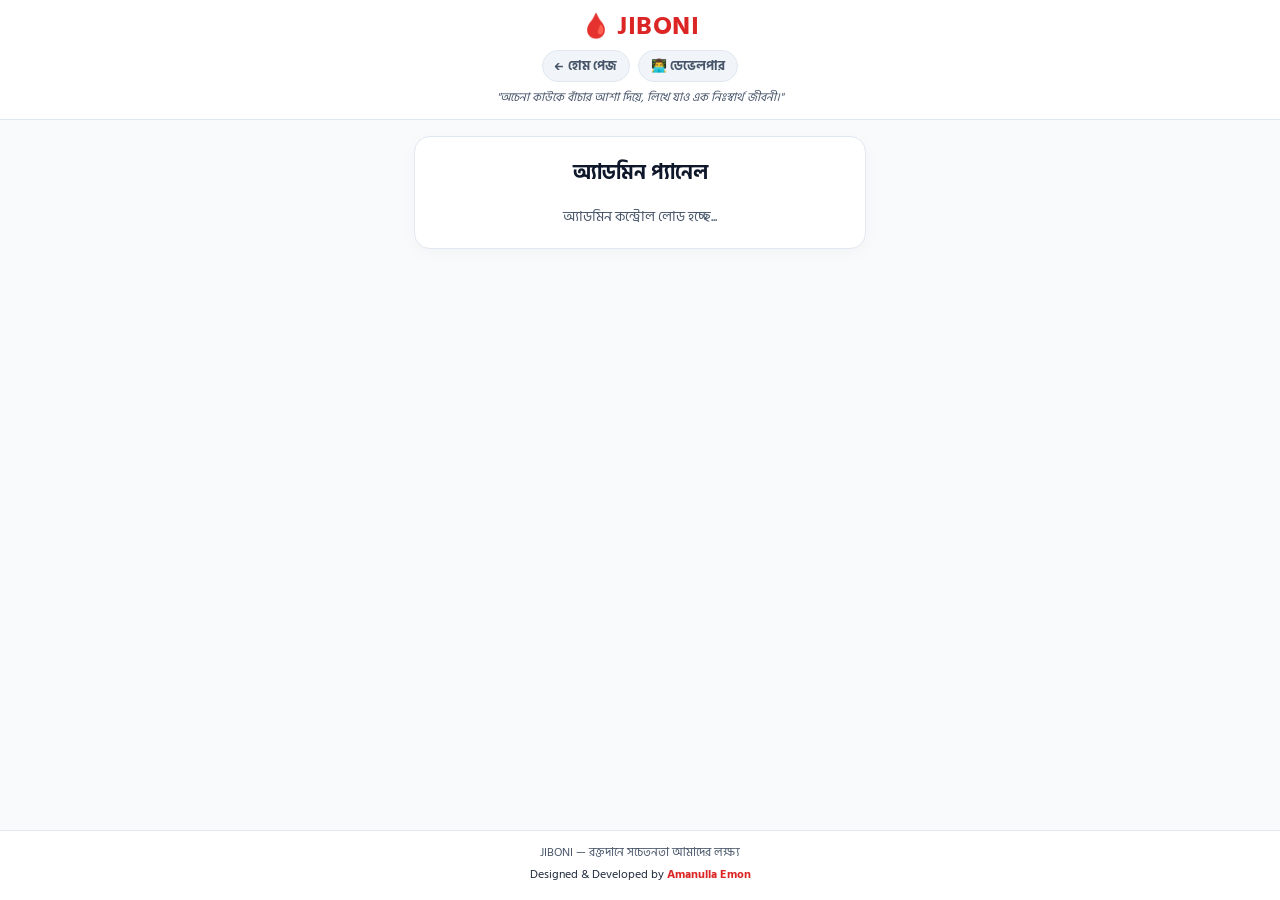
==== commit 80f6f5f7: "Update admin.html" ====
--- a/admin.html
+++ b/admin.html
@@ -35,7 +35,7 @@
     }
 
     body {
-      background-color: var(--slate-50);
+      background: var(--slate-50);
       color: var(--slate-800);
       min-height: 100vh;
       display: flex;
@@ -110,7 +110,7 @@
       font-style: italic;
     }
 
-    .main-wrapper {
+    .app-main {
       flex: 1;
       max-width: 480px;
       width: 100%;
@@ -118,493 +118,108 @@
       padding: 16px 14px 40px;
     }
 
-    /* LOGIN CARD */
-    .login-card {
+    .admin-card {
       background: #ffffff;
       border: 1px solid var(--slate-200);
       border-radius: 16px;
-      padding: 24px 20px;
-      box-shadow: 0 4px 20px rgba(0, 0, 0, 0.04);
-      margin-top: 10px;
-    }
-
-    .login-title {
-      font-size: 1.35rem;
+      padding: 20px 16px;
+      box-shadow: 0 4px 16px rgba(0, 0, 0, 0.03);
+    }
+
+    .card-title {
+      font-size: 1.25rem;
       font-weight: 800;
       color: var(--slate-900);
-      margin-bottom: 4px;
       text-align: center;
-    }
-
-    .login-sub {
-      font-size: 0.82rem;
-      color: var(--slate-600);
-      margin-bottom: 18px;
-      text-align: center;
-    }
-
-    /* STYLISH EYE-CATCHING ADMIN BADGE HERO */
-    .admin-hero-card {
-      background: #ffffff;
-      border: 1px solid var(--slate-200);
-      border-radius: 16px;
-      padding: 16px;
-      margin-bottom: 14px;
-      box-shadow: 0 4px 18px rgba(15, 23, 42, 0.04);
-      position: relative;
-      overflow: hidden;
-    }
-
-    .admin-hero-card.super-theme::before {
-      content: "";
-      position: absolute;
-      top: 0;
-      left: 0;
-      right: 0;
-      height: 3.5px;
-      background: linear-gradient(90deg, #dc2626, #f87171, #ef4444);
-    }
-
-    .admin-hero-card.sub-theme::before {
-      content: "";
-      position: absolute;
-      top: 0;
-      left: 0;
-      right: 0;
-      height: 3.5px;
-      background: linear-gradient(90deg, #0284c7, #38bdf8, #0ea5e9);
-    }
-
-    .admin-hero-top {
-      display: flex;
-      align-items: center;
-      gap: 12px;
-      margin-bottom: 12px;
-    }
-
-    .admin-avatar-icon {
-      width: 44px;
-      height: 44px;
-      border-radius: 12px;
-      display: flex;
+      margin-bottom: 16px;
+    }
+
+    /* ICONIC RED & WHITE CUSTOM MODAL OVERLAYS */
+    .custom-alert-overlay,
+    .custom-confirm-overlay {
+      position: fixed;
+      inset: 0;
+      background: rgba(15, 23, 42, 0.6);
+      backdrop-filter: blur(4px);
+      z-index: 4000;
+      display: none;
       align-items: center;
       justify-content: center;
-      font-size: 1.4rem;
-      flex-shrink: 0;
-      box-shadow: 0 4px 10px rgba(0, 0, 0, 0.05);
-    }
-
-    .avatar-super {
-      background: linear-gradient(135deg, #fee2e2, #fecaca);
-      color: #dc2626;
-      border: 1px solid #fca5a5;
-    }
-
-    .avatar-sub {
-      background: linear-gradient(135deg, #e0f2fe, #bae6fd);
-      color: #0284c7;
-      border: 1px solid #7dd3fc;
-    }
-
-    .admin-hero-info {
-      flex: 1;
-      min-width: 0;
-    }
-
-    .admin-pill-badge {
-      display: inline-flex;
-      align-items: center;
-      gap: 4px;
-      font-size: 0.72rem;
-      font-weight: 800;
-      padding: 2px 8px;
+      padding: 16px;
+    }
+
+    .custom-alert-box {
+      background: #ffffff;
       border-radius: 20px;
-      text-transform: uppercase;
-      letter-spacing: 0.4px;
-      margin-bottom: 2px;
-    }
-
-    .pill-super {
-      background: #fef2f2;
-      color: #b91c1c;
-      border: 1px solid #fecaca;
-    }
-
-    .pill-sub {
-      background: #f0f9ff;
-      color: #0369a1;
-      border: 1px solid #bae6fd;
-    }
-
-    .admin-main-name {
-      font-size: 0.96rem;
+      padding: 24px 20px;
+      max-width: 340px;
+      width: 100%;
+      box-shadow: 0 14px 35px rgba(220, 38, 38, 0.15);
+      text-align: center;
+      border-top: 4px solid var(--primary);
+      animation: scaleIn 0.2s ease-out;
+    }
+
+    @keyframes scaleIn {
+      from { transform: scale(0.92); opacity: 0; }
+      to { transform: scale(1); opacity: 1; }
+    }
+
+    .custom-alert-title {
+      font-size: 1.1rem;
       font-weight: 800;
       color: var(--slate-900);
-      line-height: 1.25;
-      white-space: nowrap;
-      overflow: hidden;
-      text-overflow: ellipsis;
-    }
-
-    .admin-email-sub {
-      font-size: 0.78rem;
-      color: var(--slate-600);
-      font-weight: 600;
-      white-space: nowrap;
-      overflow: hidden;
-      text-overflow: ellipsis;
-      display: flex;
-      align-items: center;
-      gap: 4px;
-      margin-top: 1px;
-    }
-
-    .admin-hero-actions {
-      display: flex;
-      align-items: center;
-      gap: 8px;
-      border-top: 1px solid var(--slate-100);
-      padding-top: 10px;
-    }
-
-    .hero-btn {
-      flex: 1;
-      height: 34px;
-      border-radius: 8px;
-      font-size: 0.78rem;
-      font-weight: 700;
-      cursor: pointer;
-      display: inline-flex;
-      align-items: center;
-      justify-content: center;
-      gap: 5px;
-      transition: all 0.15s ease;
-      border: 1px solid var(--slate-200);
-    }
-
-    .hero-btn-pwd {
-      background: #ffffff;
-      color: var(--slate-700);
-    }
-
-    .hero-btn-pwd:hover {
-      background: var(--slate-50);
-      border-color: var(--slate-300);
-    }
-
-    .hero-btn-logout {
-      background: #fff1f2;
-      border-color: #fecdd3;
-      color: var(--primary);
-    }
-
-    .hero-btn-logout:hover {
-      background: #ffe4e6;
-    }
-
-    /* Tabs Row */
-    .admin-tabs-row {
-      display: flex;
-      gap: 8px;
-      overflow-x: auto;
-      padding-bottom: 6px;
-      margin-bottom: 12px;
-      scrollbar-width: none;
-    }
-
-    .admin-tabs-row::-webkit-scrollbar {
-      display: none;
-    }
-
-    .admin-tab {
-      flex-shrink: 0;
-      padding: 8px 14px;
-      border-radius: 25px;
-      font-size: 0.82rem;
-      font-weight: 700;
-      border: 1px solid var(--slate-200);
-      background: #ffffff;
-      color: var(--slate-600);
-      cursor: pointer;
-      display: inline-flex;
-      align-items: center;
-      gap: 6px;
-      transition: all 0.15s ease;
-    }
-
-    .admin-tab.active {
-      background: var(--slate-900);
-      color: #ffffff;
-      border-color: var(--slate-900);
-    }
-
-    .tab-counter {
-      background: var(--primary);
-      color: #ffffff;
-      font-size: 0.72rem;
-      padding: 1px 7px;
-      border-radius: 12px;
-    }
-
-    .admin-tab:not(.active) .tab-counter {
-      background: var(--slate-200);
-      color: var(--slate-800);
-    }
-
-    /* Search Box */
-    .search-input-wrap {
-      margin-bottom: 14px;
-    }
-
-    .admin-search-input {
-      width: 100%;
-      height: 44px;
-      padding: 0 14px;
-      background: #ffffff;
-      border: 1px solid var(--slate-200);
-      border-radius: 12px;
+      margin-bottom: 8px;
+    }
+
+    .custom-alert-msg {
       font-size: 0.88rem;
-      color: var(--slate-800);
-      outline: none;
-      box-shadow: 0 2px 6px rgba(0, 0, 0, 0.02);
-    }
-
-    .admin-search-input:focus {
-      border-color: var(--primary);
-      box-shadow: 0 0 0 2px rgba(220, 38, 38, 0.1);
-    }
-
-    /* Donor Card */
-    .donor-admin-card {
-      background: #ffffff;
-      border: 1px solid var(--slate-200);
-      border-radius: 14px;
-      padding: 16px;
-      margin-bottom: 14px;
-      box-shadow: 0 2px 8px rgba(0, 0, 0, 0.03);
-    }
-
-    .card-top-row {
-      display: flex;
-      justify-content: space-between;
-      align-items: center;
-      margin-bottom: 10px;
-    }
-
-    .donor-card-name {
-      font-size: 1.05rem;
-      font-weight: 800;
-      color: var(--slate-900);
-    }
-
-    .blood-chip {
-      background: #fff1f2;
-      color: var(--primary);
-      border: 1px solid #ffe4e6;
-      font-weight: 800;
-      font-size: 0.85rem;
-      padding: 2px 10px;
-      border-radius: 8px;
-    }
-
-    /* STRICT COMPACT COLON ALIGNMENT FOR DONORS (120px) */
-    .donor-detail-list {
-      display: flex;
-      flex-direction: column;
-      gap: 7px;
-      font-size: 0.84rem;
-      color: var(--slate-600);
-      margin-bottom: 14px;
-    }
-
-    .detail-item {
-      display: flex;
-      align-items: flex-start;
-      line-height: 1.45;
-    }
-
-    .detail-label-wrap {
-      width: 120px;
-      min-width: 120px;
-      max-width: 120px;
-      font-weight: 700;
-      color: var(--slate-800);
-      display: flex;
-      justify-content: space-between;
-      align-items: center;
-      padding-right: 6px;
-      flex-shrink: 0;
-      white-space: nowrap;
-    }
-
-    /* STRICT COMPACT COLON ALIGNMENT FOR SUB-ADMINS (135px) */
-    .subadmin-detail-list {
-      display: flex;
-      flex-direction: column;
-      gap: 7px;
-      font-size: 0.84rem;
-      color: var(--slate-600);
-      margin-bottom: 14px;
-    }
-
-    .sub-label-wrap {
-      width: 135px;
-      min-width: 135px;
-      max-width: 135px;
-      font-weight: 700;
-      color: var(--slate-800);
-      display: flex;
-      justify-content: space-between;
-      align-items: center;
-      padding-right: 6px;
-      flex-shrink: 0;
-      white-space: nowrap;
-    }
-
-    .detail-val {
-      flex: 1;
-      color: var(--slate-800);
-      word-break: break-word;
-    }
-
-    .status-badge {
-      display: inline-flex;
-      align-items: center;
-      padding: 2px 8px;
-      border-radius: 6px;
-      font-size: 0.74rem;
-      font-weight: 700;
-    }
-
-    .badge-avail {
-      background: var(--success-light);
-      color: var(--success);
-    }
-
-    .badge-rest {
-      background: var(--warning-light);
-      color: var(--warning);
-    }
-
-    .badge-next {
-      background: var(--info-light);
-      color: var(--info);
-      padding: 1px 6px;
-      border-radius: 4px;
-      font-weight: 700;
-    }
-
-    /* Action Buttons Row */
-    .admin-actions-grid {
-      display: flex;
-      align-items: center;
-      gap: 8px;
-      border-top: 1px solid var(--slate-100);
-      padding-top: 12px;
-    }
-
-    .btn-verify {
-      flex: 1;
-      height: 38px;
-      border-radius: 8px;
-      font-size: 0.82rem;
-      font-weight: 700;
-      cursor: pointer;
-      display: inline-flex;
-      align-items: center;
-      justify-content: center;
-      gap: 4px;
-      border: 1px solid #bbf7d0;
-      background: #f0fdf4;
-      color: var(--success);
-    }
-
-    .btn-toggle-avail {
-      flex: 1;
-      height: 38px;
-      border-radius: 8px;
-      font-size: 0.82rem;
-      font-weight: 700;
-      cursor: pointer;
-      border: 1px solid var(--slate-200);
-      background: #ffffff;
-      color: var(--slate-700);
-    }
-
-    .btn-delete {
-      width: 40px;
-      height: 38px;
-      border-radius: 8px;
-      border: 1px solid #fee2e2;
-      background: #fff5f5;
-      color: var(--primary);
-      cursor: pointer;
-      display: inline-flex;
-      align-items: center;
-      justify-content: center;
-      font-size: 0.95rem;
-    }
-
-    /* SUB-ADMIN FORM STYLES */
-    .subadmin-form-card {
-      background: #ffffff;
-      border: 1px solid var(--slate-200);
-      border-radius: 14px;
-      padding: 16px;
-      margin-bottom: 14px;
-      box-shadow: 0 2px 8px rgba(0, 0, 0, 0.02);
-    }
-
-    .form-heading {
-      font-size: 0.95rem;
-      font-weight: 800;
-      color: var(--slate-900);
-      margin-bottom: 10px;
-    }
-
-    .btn-submit-sub {
-      width: 100%;
-      height: 40px;
+      color: var(--slate-600);
+      margin-bottom: 20px;
+      line-height: 1.5;
+    }
+
+    .custom-alert-btn {
+      width: 100%;
+      height: 42px;
       background: var(--primary);
       color: #ffffff;
       border: none;
       border-radius: 10px;
-      font-size: 0.88rem;
+      font-size: 0.9rem;
       font-weight: 700;
       cursor: pointer;
-      margin-top: 6px;
-    }
-
-    .empty-state {
-      background: #ffffff;
-      border: 1px dashed var(--slate-200);
-      border-radius: 12px;
-      padding: 24px;
-      text-align: center;
-      color: var(--slate-400);
-      font-size: 0.86rem;
-    }
-
-    /* MODAL POPUPS */
-    .custom-modal-backdrop {
-      position: fixed;
-      inset: 0;
-      background: rgba(15, 23, 42, 0.6);
-      backdrop-filter: blur(4px);
-      z-index: 3000;
-      display: none;
-      align-items: center;
-      justify-content: center;
-      padding: 16px;
-    }
-
-    .modal-box {
-      background: #ffffff;
-      border-radius: 16px;
-      padding: 22px 20px;
-      max-width: 380px;
-      width: 100%;
-      box-shadow: 0 10px 25px rgba(0, 0, 0, 0.15);
+      box-shadow: 0 4px 12px rgba(220, 38, 38, 0.25);
+    }
+
+    .custom-confirm-btns {
+      display: flex;
+      gap: 10px;
+    }
+
+    .custom-confirm-cancel {
+      flex: 1;
+      height: 42px;
+      background: #ffffff;
+      color: var(--slate-600);
+      border: 1px solid var(--slate-200);
+      border-radius: 10px;
+      font-size: 0.9rem;
+      font-weight: 700;
+      cursor: pointer;
+    }
+
+    .custom-confirm-ok {
+      flex: 1;
+      height: 42px;
+      background: var(--primary);
+      color: #ffffff;
+      border: none;
+      border-radius: 10px;
+      font-size: 0.9rem;
+      font-weight: 700;
+      cursor: pointer;
+      box-shadow: 0 4px 12px rgba(220, 38, 38, 0.25);
     }
 
     .site-footer {
@@ -647,7 +262,6 @@
 
       <div class="nav-btn-row">
         <a href="index.html" class="btn-chip">← হোম পেজ</a>
-        <a href="register.html" class="btn-chip">+ ডোনার নিবন্ধন</a>
         <a href="developer.html" class="btn-chip">👨‍💻 ডেভেলপার</a>
       </div>
 
@@ -655,690 +269,79 @@
     </div>
   </header>
 
-  <main class="main-wrapper">
-
-    <!-- ADMIN LOGIN FORM -->
-    <div id="adminLoginSection" class="login-card" style="display: none;">
-      <h2 class="login-title">অ্যাডমিন প্রবেশ</h2>
-      <p class="login-sub">আপনার ইমেইল ও পাসওয়ার্ড দিয়ে প্যানেলে প্রবেশ করুন</p>
-      
-      <form onsubmit="handleAdminLogin(event)" style="display: flex; flex-direction: column; gap: 10px;">
-        <div>
-          <label style="font-size:0.8rem; font-weight:700; display:block; margin-bottom:4px;">ইমেইল অ্যাড্রেস:</label>
-          <input type="email" id="loginEmail" class="admin-search-input" placeholder="admin@jiboni.org" required />
-        </div>
-
-        <div>
-          <label style="font-size:0.8rem; font-weight:700; display:block; margin-bottom:4px;">পাসওয়ার্ড:</label>
-          <input type="password" id="loginPassword" class="admin-search-input" placeholder="পাসওয়ার্ড লিখুন" required />
-        </div>
-
-        <button type="submit" class="btn-submit-sub" style="height: 44px; margin-top: 6px;">লগইন করুন</button>
-      </form>
-      <div id="loginAlert" style="display:none; color:var(--primary); font-size:0.84rem; font-weight:700; text-align:center; margin-top:10px;"></div>
-    </div>
-
-    <!-- MAIN ADMIN DASHBOARD SECTION -->
-    <div id="adminDashboardSection" style="display: none;">
-      
-      <div class="admin-hero-card super-theme" id="adminHeroCard">
-        <div class="admin-hero-top">
-          <div class="admin-avatar-icon avatar-super" id="adminAvatarIcon">👑</div>
-          <div class="admin-hero-info">
-            <span class="admin-pill-badge pill-super" id="adminPillBadge">👑 Super Admin</span>
-            <h2 class="admin-main-name" id="adminMainName">Amanulla Emon</h2>
-            <div class="admin-email-sub">
-              <span>✉️</span>
-              <span id="adminEmailDisplay">amanullaemon04@gmail.com</span>
-            </div>
-          </div>
-        </div>
-
-        <div class="admin-hero-actions">
-          <button type="button" class="hero-btn hero-btn-pwd" onclick="openChangePwdModal()">🔑 পাসওয়ার্ড পরিবর্তন</button>
-          <button type="button" class="hero-btn hero-btn-logout" onclick="handleLogout()">🚪 লগআউট</button>
-        </div>
+  <main class="app-main">
+    <div class="admin-card">
+      <h2 class="card-title">অ্যাডমিন প্যানেল</h2>
+      <!-- Admin Content Container -->
+      <div id="adminContent">
+        <p style="text-align: center; color: var(--slate-600); font-size: 0.9rem;">অ্যাডমিন কন্ট্রোল লোড হচ্ছে...</p>
       </div>
-
-      <!-- Tabs Navigation -->
-      <div class="admin-tabs-row">
-        <button type="button" class="admin-tab active" id="tabAll" onclick="switchTab('all')">
-          👥 সকল রক্তদাতা <span class="tab-counter" id="countAll">0</span>
-        </button>
-        <button type="button" class="admin-tab" id="tabPending" onclick="switchTab('pending')">
-          ⏳ পেন্ডিং ভেরিফিকেশন <span class="tab-counter" id="countPending">0</span>
-        </button>
-        <button type="button" class="admin-tab" id="tabAvailable" onclick="switchTab('available')">
-          ⚡ প্রস্তুত <span class="tab-counter" id="countAvailable">0</span>
-        </button>
-        <button type="button" class="admin-tab" id="tabFeedback" onclick="switchTab('feedback')">
-          💬 মতামত <span class="tab-counter" id="countFeedback">0</span>
-        </button>
-        <button type="button" class="admin-tab" id="tabSubAdmin" onclick="switchTab('subadmin')">
-          🛡️ সাব-অ্যাডমিন <span class="tab-counter" id="countSubAdmin">0</span>
-        </button>
-      </div>
-
-      <!-- Search Input -->
-      <div class="search-input-wrap" id="searchWrap">
-        <input type="text" id="adminSearchQuery" class="admin-search-input" placeholder="নাম, জেলা, উপজেলা, মোবাইল বা রক্তের গ্রুপ দিয়ে খুঁজুন..." onkeyup="renderCurrentView()" />
-      </div>
-
-      <!-- Sub-Admin Add Form -->
-      <div id="subAdminFormWrap" style="display: none;">
-        <div class="subadmin-form-card">
-          <h3 class="form-heading">+ নতুন সাব-অ্যাডমিন যুক্ত করুন</h3>
-          <form onsubmit="handleAddSubAdmin(event)" style="display: flex; flex-direction: column; gap: 8px;">
-            <input type="text" id="subName" class="admin-search-input" placeholder="সাব-অ্যাডমিনের নাম" style="height: 40px;" required />
-            <input type="email" id="subEmail" class="admin-search-input" placeholder="ইমেইল অ্যাড্রেস" style="height: 40px;" required />
-            <input type="text" id="subTempPwd" class="admin-search-input" placeholder="অস্থায়ী পাসওয়ার্ড (Temporary Password)" style="height: 40px;" required />
-            <p style="font-size: 0.72rem; color: var(--slate-400); margin-top: -2px;">* সাব-অ্যাডমিন এই পাসওয়ার্ড দিয়ে প্রথমবার লগইন করে পাসওয়ার্ড পরিবর্তন করে নেবে।</p>
-            <button type="submit" class="btn-submit-sub">সাব-অ্যাডমিন যুক্ত করুন</button>
-          </form>
-        </div>
-      </div>
-
-      <div id="adminContentContainer"></div>
     </div>
   </main>
 
-  <!-- PASSWORD CHANGE MODAL -->
-  <div id="changePwdModal" class="custom-modal-backdrop">
-    <div class="modal-box">
-      <h3 style="font-size: 1.1rem; font-weight: 800; color: var(--slate-900); margin-bottom: 4px;">পাসওয়ার্ড পরিবর্তন করুন</h3>
-      <p style="font-size: 0.8rem; color: var(--slate-600); margin-bottom: 14px;">আপনার বর্তমান ও নতুন পাসওয়ার্ড লিখুন।</p>
-
-      <form onsubmit="handleSavePassword(event)" style="display: flex; flex-direction: column; gap: 10px;">
-        <input type="password" id="curPwdInput" class="admin-search-input" placeholder="বর্তমান পাসওয়ার্ড" style="height: 40px;" required />
-        <input type="password" id="newPwdInput" class="admin-search-input" placeholder="নতুন পাসওয়ার্ড" style="height: 40px;" required />
-        
-        <button type="submit" class="btn-submit-sub" style="height: 40px;">সংরক্ষণ করুন</button>
-        <button type="button" onclick="closeChangePwdModal()" class="btn-chip" style="width: 100%; justify-content: center; height: 38px; cursor: pointer;">বাতিল</button>
-      </form>
-      <div id="pwdAlert" style="display:none; font-size:0.82rem; font-weight:700; margin-top:8px; text-align:center;"></div>
+  <!-- JIBONI ICONIC RED & WHITE ALERT MODAL -->
+  <div id="customAlertModal" class="custom-alert-overlay">
+    <div class="custom-alert-box">
+      <h3 class="custom-alert-title" id="customAlertTitle">সতর্কবার্তা</h3>
+      <p class="custom-alert-msg" id="customAlertMsg">বার্তা...</p>
+      <button type="button" class="custom-alert-btn" onclick="closeCustomAlert()">ঠিক আছে</button>
     </div>
   </div>
 
+  <!-- JIBONI ICONIC RED & WHITE CONFIRM MODAL -->
+  <div id="customConfirmModal" class="custom-confirm-overlay">
+    <div class="custom-alert-box">
+      <h3 class="custom-alert-title" id="customConfirmTitle">নিশ্চিতকরণ</h3>
+      <p class="custom-alert-msg" id="customConfirmMsg">আপনি কি নিশ্চিত?</p>
+      <div class="custom-confirm-btns">
+        <button type="button" class="custom-confirm-cancel" onclick="closeCustomConfirm(false)">বাতিল</button>
+        <button type="button" class="custom-confirm-ok" onclick="closeCustomConfirm(true)">নিশ্চিত করুন</button>
+      </div>
+    </div>
+  </div>
+
   <footer class="site-footer">
-    <p class="footer-disclaimer">Use donor information responsibly. Confirm availability before contacting.</p>
+    <p class="footer-disclaimer">JIBONI — রক্তদানে সচেতনতা আমাদের লক্ষ্য</p>
     <p class="footer-credit">Designed & Developed by <a href="developer.html">Amanulla Emon</a></p>
   </footer>
 
   <script>
-    let currentTab = "all";
-    const SUPER_ADMIN_EMAIL = "amanullaemon04@gmail.com";
-
-    // EXACT LOCAL TIME FORMATTER WITH SECONDS
-    function formatFeedbackDateTime(rawDate) {
-      if (!rawDate) return "আজ";
-      var d = new Date(rawDate);
-      if (isNaN(d.getTime())) {
-        return rawDate;
+    // Custom Iconic JIBONI Popups replacing standard alert/confirm
+    function showJiboniAlert(title, msg, callback) {
+      document.getElementById("customAlertTitle").innerText = title;
+      document.getElementById("customAlertMsg").innerText = msg;
+      document.getElementById("customAlertModal").style.display = "flex";
+      window.jiboniAlertCallback = callback;
+    }
+
+    function closeCustomAlert() {
+      document.getElementById("customAlertModal").style.display = "none";
+      if (typeof window.jiboniAlertCallback === "function") {
+        var cb = window.jiboniAlertCallback;
+        window.jiboniAlertCallback = null;
+        cb();
       }
-      var yyyy = d.getFullYear();
-      var mm = String(d.getMonth() + 1).padStart(2, '0');
-      var dd = String(d.getDate()).padStart(2, '0');
-
-      var hours = d.getHours();
-      var minutes = String(d.getMinutes()).padStart(2, '0');
-      var seconds = String(d.getSeconds()).padStart(2, '0');
-      var ampm = hours >= 12 ? 'PM' : 'AM';
-      hours = hours % 12;
-      hours = hours ? hours : 12; // 0 hour is 12 AM
-      var strTime = String(hours).padStart(2, '0') + ':' + minutes + ':' + seconds + ' ' + ampm;
-
-      return yyyy + '-' + mm + '-' + dd + ', ' + strTime;
-    }
-
-    function initAdminStorage() {
-      if (!localStorage.getItem("jiboni_admin_pwd")) {
-        localStorage.setItem("jiboni_admin_pwd", "admin123");
+    }
+
+    function showJiboniConfirm(title, msg, callback) {
+      document.getElementById("customConfirmTitle").innerText = title;
+      document.getElementById("customConfirmMsg").innerText = msg;
+      document.getElementById("customConfirmModal").style.display = "flex";
+      window.jiboniConfirmCallback = callback;
+    }
+
+    function closeCustomConfirm(isConfirmed) {
+      document.getElementById("customConfirmModal").style.display = "none";
+      if (typeof window.jiboniConfirmCallback === "function") {
+        var cb = window.jiboniConfirmCallback;
+        window.jiboniConfirmCallback = null;
+        cb(isConfirmed);
       }
-      if (!localStorage.getItem("jiboni_sub_admins")) {
-        localStorage.setItem("jiboni_sub_admins", JSON.stringify([
-          { id: 101, name: "সাপোর্ট টিম", email: "support@jiboni.org", password: "sub123", added_date: "2026-09-01" }
-        ]));
-      }
-    }
-
-    function getActiveSession() {
-      var sess = sessionStorage.getItem("jiboni_admin_session");
-      return sess ? JSON.parse(sess) : null;
-    }
-
-    function checkEligibility(lastDonationDateStr) {
-      if (!lastDonationDateStr || lastDonationDateStr === "তথ্য নেই") return true;
-      var lastDate = new Date(lastDonationDateStr);
-      var today = new Date();
-      var diffDays = (today - lastDate) / (1000 * 60 * 60 * 24);
-      return diffDays >= 120;
-    }
-
-    function calculateNextEligibleDate(lastDonationDateStr) {
-      if (!lastDonationDateStr || lastDonationDateStr === "তথ্য নেই") return null;
-      var d = new Date(lastDonationDateStr);
-      if (isNaN(d.getTime())) return null;
-      d.setMonth(d.getMonth() + 4);
-      var yyyy = d.getFullYear();
-      var mm = String(d.getMonth() + 1).padStart(2, '0');
-      var dd = String(d.getDate()).padStart(2, '0');
-      return yyyy + "-" + mm + "-" + dd;
-    }
-
-    function getDonors() {
-      var stored = localStorage.getItem("jiboni_donors_cache") || localStorage.getItem("donors");
-      if (stored) {
-        try { return JSON.parse(stored); } catch(e) {}
-      }
-      return [
-        { id: 1, name: "Amanulla Emon", blood_group: "B+", phone: "01608575239", district: "Dhaka", upazila: "শাহবাগ / ঢাবি (Shahbagh / DU)", hall: "Shahid Sergeant Zahurul Huq Hall", last_donation: "2026-09-02", is_available: false, is_verified: true },
-        { id: 2, name: "Arafat", blood_group: "A+", phone: "01602689896", district: "Dhaka", upazila: "শাহবাগ / ঢাবি (Shahbagh / DU)", hall: "Shahid Sergeant Zahurul Huq Hall", last_donation: "2026-08-02", is_available: false, is_verified: true }
-      ];
-    }
-
-    function saveDonors(list) {
-      localStorage.setItem("jiboni_donors_cache", JSON.stringify(list));
-      localStorage.setItem("donors", JSON.stringify(list));
-      renderCurrentView();
-    }
-
-    function getFeedbacks() {
-      var stored = localStorage.getItem("jiboni_feedbacks");
-      return stored ? JSON.parse(stored) : [];
-    }
-
-    function saveFeedbacks(list) {
-      localStorage.setItem("jiboni_feedbacks", JSON.stringify(list));
-      renderCurrentView();
-    }
-
-    function getSubAdmins() {
-      var stored = localStorage.getItem("jiboni_sub_admins");
-      return stored ? JSON.parse(stored) : [];
-    }
-
-    function saveSubAdmins(list) {
-      localStorage.setItem("jiboni_sub_admins", JSON.stringify(list));
-      renderCurrentView();
-    }
-
-    function checkAuth() {
-      var session = getActiveSession();
-      var loginSec = document.getElementById("adminLoginSection");
-      var dashSec = document.getElementById("adminDashboardSection");
-
-      if (!session) {
-        session = { email: SUPER_ADMIN_EMAIL, role: "super", name: "Amanulla Emon" };
-        sessionStorage.setItem("jiboni_admin_session", JSON.stringify(session));
-      }
-
-      loginSec.style.display = "none";
-      dashSec.style.display = "block";
-
-      var heroCard = document.getElementById("adminHeroCard");
-      var avatarIcon = document.getElementById("adminAvatarIcon");
-      var pillBadge = document.getElementById("adminPillBadge");
-      var mainName = document.getElementById("adminMainName");
-      var emailDisplay = document.getElementById("adminEmailDisplay");
-
-      var tabFeedback = document.getElementById("tabFeedback");
-      var tabSubAdmin = document.getElementById("tabSubAdmin");
-
-      emailDisplay.innerText = session.email;
-
-      if (session.role === "super") {
-        heroCard.className = "admin-hero-card super-theme";
-        avatarIcon.className = "admin-avatar-icon avatar-super";
-        avatarIcon.innerText = "👑";
-        pillBadge.className = "admin-pill-badge pill-super";
-        pillBadge.innerText = "👑 Super Admin";
-        mainName.innerText = session.name || "Amanulla Emon";
-
-        tabFeedback.style.display = "inline-flex";
-        tabSubAdmin.style.display = "inline-flex";
-      } else {
-        heroCard.className = "admin-hero-card sub-theme";
-        avatarIcon.className = "admin-avatar-icon avatar-sub";
-        avatarIcon.innerText = "🛡️";
-        pillBadge.className = "admin-pill-badge pill-sub";
-        pillBadge.innerText = "🛡️ Sub Admin";
-        mainName.innerText = session.name || "Assistant Admin";
-        
-        tabFeedback.style.display = "none";
-        tabSubAdmin.style.display = "none";
-
-        if (currentTab === "feedback" || currentTab === "subadmin") {
-          currentTab = "all";
-        }
-      }
-
-      switchTab(currentTab);
-    }
-
-    function handleAdminLogin(e) {
-      e.preventDefault();
-      var email = document.getElementById("loginEmail").value.trim().toLowerCase();
-      var pwd = document.getElementById("loginPassword").value.trim();
-      var alertBox = document.getElementById("loginAlert");
-
-      if (email === SUPER_ADMIN_EMAIL.toLowerCase()) {
-        var masterPwd = localStorage.getItem("jiboni_admin_pwd") || "admin123";
-        if (pwd === masterPwd) {
-          sessionStorage.setItem("jiboni_admin_session", JSON.stringify({ email: SUPER_ADMIN_EMAIL, role: "super", name: "Amanulla Emon" }));
-          checkAuth();
-          return;
-        }
-      }
-
-      var subAdmins = getSubAdmins();
-      var matchedSub = subAdmins.find(function(s) { return s.email.toLowerCase() === email && s.password === pwd; });
-
-      if (matchedSub) {
-        sessionStorage.setItem("jiboni_admin_session", JSON.stringify({ email: matchedSub.email, role: "sub", name: matchedSub.name, id: matchedSub.id }));
-        checkAuth();
-        return;
-      }
-
-      alertBox.style.display = "block";
-      alertBox.innerText = "ভুল ইমেইল অথবা পাসওয়ার্ড!";
-    }
-
-    function handleLogout() {
-      sessionStorage.removeItem("jiboni_admin_session");
-      document.getElementById("adminDashboardSection").style.display = "none";
-      document.getElementById("adminLoginSection").style.display = "block";
-      document.getElementById("loginEmail").value = "";
-      document.getElementById("loginPassword").value = "";
-      document.getElementById("loginAlert").style.display = "none";
-    }
-
-    function openChangePwdModal() {
-      document.getElementById("changePwdModal").style.display = "flex";
-      document.getElementById("curPwdInput").value = "";
-      document.getElementById("newPwdInput").value = "";
-      document.getElementById("pwdAlert").style.display = "none";
-    }
-
-    function closeChangePwdModal() {
-      document.getElementById("changePwdModal").style.display = "none";
-    }
-
-    function handleSavePassword(e) {
-      e.preventDefault();
-      var curPwd = document.getElementById("curPwdInput").value.trim();
-      var newPwd = document.getElementById("newPwdInput").value.trim();
-      var alertBox = document.getElementById("pwdAlert");
-      var session = getActiveSession();
-
-      if (!session) return;
-
-      alertBox.style.display = "block";
-
-      if (session.role === "super") {
-        var masterPwd = localStorage.getItem("jiboni_admin_pwd") || "admin123";
-        if (curPwd !== masterPwd) {
-          alertBox.style.color = "var(--primary)";
-          alertBox.innerText = "বর্তমান পাসওয়ার্ড সঠিক নয়!";
-          return;
-        }
-        localStorage.setItem("jiboni_admin_pwd", newPwd);
-      } else {
-        var subAdmins = getSubAdmins();
-        var targetSub = subAdmins.find(function(s) { return s.email.toLowerCase() === session.email.toLowerCase(); });
-        if (!targetSub || targetSub.password !== curPwd) {
-          alertBox.style.color = "var(--primary)";
-          alertBox.innerText = "বর্তমান পাসওয়ার্ড সঠিক নয়!";
-          return;
-        }
-        targetSub.password = newPwd;
-        saveSubAdmins(subAdmins);
-      }
-
-      alertBox.style.color = "var(--success)";
-      alertBox.innerText = "পাসওয়ার্ড সফলভাবে পরিবর্তন করা হয়েছে!";
-      setTimeout(function() { closeChangePwdModal(); }, 1200);
-    }
-
-    function switchTab(tab) {
-      var session = getActiveSession();
-
-      if (session && session.role !== "super" && (tab === "feedback" || tab === "subadmin")) {
-        tab = "all";
-      }
-
-      currentTab = tab;
-      document.querySelectorAll(".admin-tab").forEach(function(btn) { btn.classList.remove("active"); });
-      
-      var tabBtnMap = {
-        'all': 'tabAll',
-        'pending': 'tabPending',
-        'available': 'tabAvailable',
-        'feedback': 'tabFeedback',
-        'subadmin': 'tabSubAdmin'
-      };
-      if (tabBtnMap[tab]) {
-        document.getElementById(tabBtnMap[tab]).classList.add("active");
-      }
-
-      var searchWrap = document.getElementById("searchWrap");
-      var searchInput = document.getElementById("adminSearchQuery");
-      var subFormWrap = document.getElementById("subAdminFormWrap");
-
-      if (tab === "subadmin") {
-        searchWrap.style.display = "none";
-        subFormWrap.style.display = "block";
-      } else {
-        searchWrap.style.display = "block";
-        subFormWrap.style.display = "none";
-        if (tab === "feedback") {
-          searchInput.placeholder = "ফিডব্যাক, নাম বা যোগাযোগ নম্বর দিয়ে খুঁজুন...";
-        } else {
-          searchInput.placeholder = "নাম, জেলা, উপজেলা, মোবাইল বা রক্তের গ্রুপ দিয়ে খুঁজুন...";
-        }
-      }
-
-      renderCurrentView();
-    }
-
-    function updateBadgeCounters() {
-      var allDonors = getDonors();
-      var feedbacks = getFeedbacks();
-      var subAdmins = getSubAdmins();
-
-      document.getElementById("countAll").innerText = allDonors.length;
-      document.getElementById("countPending").innerText = allDonors.filter(function(d) { return !d.is_verified; }).length;
-      document.getElementById("countAvailable").innerText = allDonors.filter(function(d) { return d.is_available; }).length;
-      document.getElementById("countFeedback").innerText = feedbacks.length;
-      document.getElementById("countSubAdmin").innerText = subAdmins.length;
-    }
-
-    function renderCurrentView() {
-      updateBadgeCounters();
-      if (currentTab === "feedback") {
-        renderFeedbacks();
-      } else if (currentTab === "subadmin") {
-        renderSubAdmins();
-      } else {
-        renderDonorsList();
-      }
-    }
-
-    function renderDonorsList() {
-      var allDonors = getDonors();
-      var q = (document.getElementById("adminSearchQuery").value || "").trim().toLowerCase();
-      var container = document.getElementById("adminContentContainer");
-
-      var filtered = allDonors.filter(function(d) {
-        if (currentTab === "pending") return !d.is_verified;
-        if (currentTab === "available") return d.is_available;
-        return true;
-      });
-
-      if (q) {
-        filtered = filtered.filter(function(d) {
-          var name = (d.name || "").toLowerCase();
-          var dist = (d.district || "").toLowerCase();
-          var upz = (d.upazila || "").toLowerCase();
-          var hall = (d.hall || "").toLowerCase();
-          var phone = (d.phone || "").toLowerCase();
-          var bg = (d.blood_group || d.bloodGroup || "").toLowerCase();
-          return name.includes(q) || dist.includes(q) || upz.includes(q) || hall.includes(q) || phone.includes(q) || bg.includes(q);
-        });
-      }
-
-      if (filtered.length === 0) {
-        container.innerHTML = '<div class="empty-state">কোনো রক্তদাতার তথ্য খুঁজে পাওয়া যায়নি।</div>';
-        return;
-      }
-
-      var html = "";
-      filtered.forEach(function(d) {
-        var isEligible = checkEligibility(d.last_donation);
-        var nextDate = calculateNextEligibleDate(d.last_donation);
-
-        var locParts = [];
-        if (d.district) locParts.push(d.district);
-        if (d.upazila) locParts.push(d.upazila);
-        var mainLoc = locParts.join(", ");
-        if (d.hall) mainLoc += mainLoc ? " (" + d.hall + ")" : d.hall;
-        if (!mainLoc) mainLoc = "তথ্য নেই";
-
-        var statusBadge = d.is_available
-          ? '<span class="status-badge badge-avail">● প্রস্তুত (Available)</span>'
-          : '<span class="status-badge badge-rest">⏳ বিরতি কালীন (4-Month Rest)</span>';
-
-        var nextDateHtml = "";
-        if (nextDate && !isEligible) {
-          nextDateHtml = 
-            '<div class="detail-item">' +
-              '<div class="detail-label-wrap"><span>🗓️ পরবর্তী রক্তদান</span><span>:</span></div>' +
-              '<span class="detail-val"><span class="badge-next">' + nextDate + ' (থেকে সম্ভাব্য)</span></span>' +
-            '</div>';
-        } else if (isEligible && d.last_donation && d.last_donation !== "তথ্য নেই") {
-          nextDateHtml = 
-            '<div class="detail-item">' +
-              '<div class="detail-label-wrap"><span>🗓️ পরবর্তী রক্তদান</span><span>:</span></div>' +
-              '<span class="detail-val" style="color:var(--success); font-weight:700;">✅ যেকোনো সময় সক্ষম</span>' +
-            '</div>';
-        }
-
-        var verifyBtnHtml = d.is_verified
-          ? '<button type="button" class="btn-verify" style="background:#f0fdf4; border-color:#bbf7d0; color:var(--success);" onclick="toggleVerify(' + d.id + ')">✓ অনুমোদিত</button>'
-          : '<button type="button" class="btn-verify" style="background:#fffbeb; border-color:#fde68a; color:var(--warning);" onclick="toggleVerify(' + d.id + ')">⏳ অনুমোদন করুন</button>';
-
-        var toggleAvailText = d.is_available ? "Make Unavailable" : "Make Available";
-
-        html += 
-          '<div class="donor-admin-card">' +
-            '<div class="card-top-row">' +
-              '<span class="donor-card-name">' + (d.name || "অজ্ঞাত ডোনার") + '</span>' +
-              '<span class="blood-chip">' + (d.blood_group || d.bloodGroup || "--") + '</span>' +
-            '</div>' +
-            '<div class="donor-detail-list">' +
-              '<div class="detail-item">' +
-                '<div class="detail-label-wrap"><span>📞 মোবাইল</span><span>:</span></div>' +
-                '<span class="detail-val">' + (d.phone || "--") + '</span>' +
-              '</div>' +
-              '<div class="detail-item">' +
-                '<div class="detail-label-wrap"><span>📍 ঠিকানা/হল</span><span>:</span></div>' +
-                '<span class="detail-val">' + mainLoc + '</span>' +
-              '</div>' +
-              '<div class="detail-item">' +
-                '<div class="detail-label-wrap"><span>🗓️ সর্বশেষ রক্তদান</span><span>:</span></div>' +
-                '<span class="detail-val">' + (d.last_donation || "তথ্য নেই") + '</span>' +
-              '</div>' +
-              '<div class="detail-item">' +
-                '<div class="detail-label-wrap"><span>⚡ স্ট্যাটাস</span><span>:</span></div>' +
-                '<span class="detail-val">' + statusBadge + '</span>' +
-              '</div>' +
-              nextDateHtml +
-            '</div>' +
-            '<div class="admin-actions-grid">' +
-              verifyBtnHtml +
-              '<button type="button" class="btn-toggle-avail" onclick="toggleAvailability(' + d.id + ')">' + toggleAvailText + '</button>' +
-              '<button type="button" class="btn-delete" title="মুছে ফেলুন" onclick="deleteDonor(' + d.id + ')">🗑️</button>' +
-            '</div>' +
-          '</div>';
-      });
-
-      container.innerHTML = html;
-    }
-
-    function toggleVerify(id) {
-      var donors = getDonors();
-      var donor = donors.find(function(d) { return d.id === id; });
-      if (donor) {
-        donor.is_verified = !donor.is_verified;
-        saveDonors(donors);
-      }
-    }
-
-    function toggleAvailability(id) {
-      var donors = getDonors();
-      var donor = donors.find(function(d) { return d.id === id; });
-      if (donor) {
-        donor.is_available = !donor.is_available;
-        donor.manual_override = true;
-        saveDonors(donors);
-      }
-    }
-
-    function deleteDonor(id) {
-      if (confirm("আপনি কি নিশ্চিতভাবে এই রক্তদাতার তথ্য মুছে ফেলতে চান?")) {
-        var donors = getDonors();
-        donors = donors.filter(function(d) { return d.id !== id; });
-        saveDonors(donors);
-      }
-    }
-
-    // ==========================================
-    // 💬 RENDER FEEDBACKS WITH EXACT SECONDS & TIMEZONE FIX
-    // ==========================================
-    function renderFeedbacks() {
-      var session = getActiveSession();
-      if (session && session.role !== "super") return;
-
-      var feedbacks = getFeedbacks();
-      var q = (document.getElementById("adminSearchQuery").value || "").trim().toLowerCase();
-      var container = document.getElementById("adminContentContainer");
-
-      if (q) {
-        feedbacks = feedbacks.filter(function(f) {
-          var name = (f.name || "").toLowerCase();
-          var contact = (f.contact || "").toLowerCase();
-          var msg = (f.message || "").toLowerCase();
-          return name.includes(q) || contact.includes(q) || msg.includes(q);
-        });
-      }
-
-      if (feedbacks.length === 0) {
-        container.innerHTML = '<div class="empty-state">কোনো মতামত বা ফিডব্যাক পাওয়া যায়নি।</div>';
-        return;
-      }
-
-      var html = "";
-      feedbacks.forEach(function(f) {
-        var formattedTime = formatFeedbackDateTime(f.date);
-
-        html += 
-          '<div class="donor-admin-card">' +
-            '<div class="card-top-row">' +
-              '<span class="donor-card-name">👤 ' + (f.name || "অজ্ঞাত ব্যবহারকারী") + '</span>' +
-              '<span style="font-size:0.72rem; color:var(--slate-500); font-weight:700;">📅 ' + formattedTime + '</span>' +
-            '</div>' +
-            '<div class="donor-detail-list">' +
-              '<div class="detail-item">' +
-                '<div class="detail-label-wrap"><span>📞 যোগাযোগ</span><span>:</span></div>' +
-                '<span class="detail-val" style="color:var(--primary); font-weight:700;">' + (f.contact || "--") + '</span>' +
-              '</div>' +
-              '<div class="detail-item">' +
-                '<div class="detail-label-wrap"><span>💬 বার্তা</span><span>:</span></div>' +
-                '<span class="detail-val" style="line-height:1.5; background:var(--slate-50); padding:8px 10px; border-radius:8px; border:1px solid var(--slate-200);">' + (f.message || "--") + '</span>' +
-              '</div>' +
-            '</div>' +
-            '<div class="admin-actions-grid" style="justify-content: flex-end;">' +
-              '<a href="tel:' + f.contact + '" class="btn-verify" style="text-decoration:none; max-width:120px;">📞 কল দিন</a>' +
-              '<button type="button" class="btn-delete" title="মুছে ফেলুন" onclick="deleteFeedback(' + f.id + ')">🗑️</button>' +
-            '</div>' +
-          '</div>';
-      });
-
-      container.innerHTML = html;
-    }
-
-    function deleteFeedback(id) {
-      if (confirm("এই মতামতটি মুছে ফেলতে চান?")) {
-        var list = getFeedbacks().filter(function(f) { return f.id !== id; });
-        saveFeedbacks(list);
-      }
-    }
-
-    // ==========================================
-    // 🛡️ RENDER SUB-ADMINS WITH STRICT 135px ALIGNMENT
-    // ==========================================
-    function renderSubAdmins() {
-      var session = getActiveSession();
-      if (session && session.role !== "super") return;
-
-      var list = getSubAdmins();
-      var container = document.getElementById("adminContentContainer");
-
-      if (list.length === 0) {
-        container.innerHTML = '<div class="empty-state">কোনো সাব-অ্যাডমিন যুক্ত করা নেই।</div>';
-        return;
-      }
-
-      var html = "";
-      list.forEach(function(s) {
-        html += 
-          '<div class="donor-admin-card">' +
-            '<div class="card-top-row">' +
-              '<span class="donor-card-name">🛡️ ' + s.name + '</span>' +
-              '<span style="background:var(--slate-100); color:var(--slate-700); font-size:0.75rem; font-weight:700; padding:2px 8px; border-radius:6px;">Sub Admin</span>' +
-            '</div>' +
-            '<div class="subadmin-detail-list">' +
-              '<div class="detail-item">' +
-                '<div class="sub-label-wrap"><span>✉️ ইমেইল</span><span>:</span></div>' +
-                '<span class="detail-val" style="font-weight:700;">' + s.email + '</span>' +
-              '</div>' +
-              '<div class="detail-item">' +
-                '<div class="sub-label-wrap"><span>🔑 পাসওয়ার্ড</span><span>:</span></div>' +
-                '<span class="detail-val" style="font-weight:700; color:var(--slate-600);">' + (s.password || "******") + '</span>' +
-              '</div>' +
-              '<div class="detail-item">' +
-                '<div class="sub-label-wrap"><span>🗓️ যুক্ত হওয়ার তারিখ</span><span>:</span></div>' +
-                '<span class="detail-val">' + (s.added_date || "2026-09-01") + '</span>' +
-              '</div>' +
-            '</div>' +
-            '<div class="admin-actions-grid" style="justify-content: flex-end;">' +
-              '<button type="button" class="btn-delete" title="অপসারণ করুন" onclick="deleteSubAdmin(' + s.id + ')">🗑️</button>' +
-            '</div>' +
-          '</div>';
-      });
-
-      container.innerHTML = html;
-    }
-
-    function handleAddSubAdmin(e) {
-      e.preventDefault();
-      var name = document.getElementById("subName").value.trim();
-      var email = document.getElementById("subEmail").value.trim().toLowerCase();
-      var tempPwd = document.getElementById("subTempPwd").value.trim();
-
-      if (!name || !email || !tempPwd) return;
-
-      var list = getSubAdmins();
-      if (email === SUPER_ADMIN_EMAIL.toLowerCase() || list.some(function(s) { return s.email.toLowerCase() === email; })) {
-        alert("এই ইমেইলটি ইতোমধ্যে অ্যাডমিন হিসেবে নিবন্ধিত আছে!");
-        return;
-      }
-
-      list.push({
-        id: Date.now(),
-        name: name,
-        email: email,
-        password: tempPwd,
-        added_date: new Date().toISOString().split("T")[0]
-      });
-
-      saveSubAdmins(list);
-      document.getElementById("subName").value = "";
-      document.getElementById("subEmail").value = "";
-      document.getElementById("subTempPwd").value = "";
-      alert("সাব-অ্যাডমিন সফলভাবে যুক্ত হয়েছে!");
-    }
-
-    function deleteSubAdmin(id) {
-      if (confirm("এই সাব-অ্যাডমিনকে অপসারণ করতে চান?")) {
-        var list = getSubAdmins().filter(function(s) { return s.id !== id; });
-        saveSubAdmins(list);
-      }
-    }
-
-    window.onload = function() {
-      initAdminStorage();
-      checkAuth();
-    };
+    }
+
+    // Example replacement in Admin action functions:
+    // Instead of: if(confirm("আপনি কি নিশ্চিতভাবে এই রক্তদাতার তথ্য মুছে ফেলতে চান?")) { ... }
+    // Use: showJiboniConfirm("ডিলিট নিশ্চিতকরণ", "আপনি কি নিশ্চিতভাবে এই রক্তদাতার তথ্য মুছে ফেলতে চান?", function(yes) { if(yes) { ... } });
   </script>
 </body>
 </html>
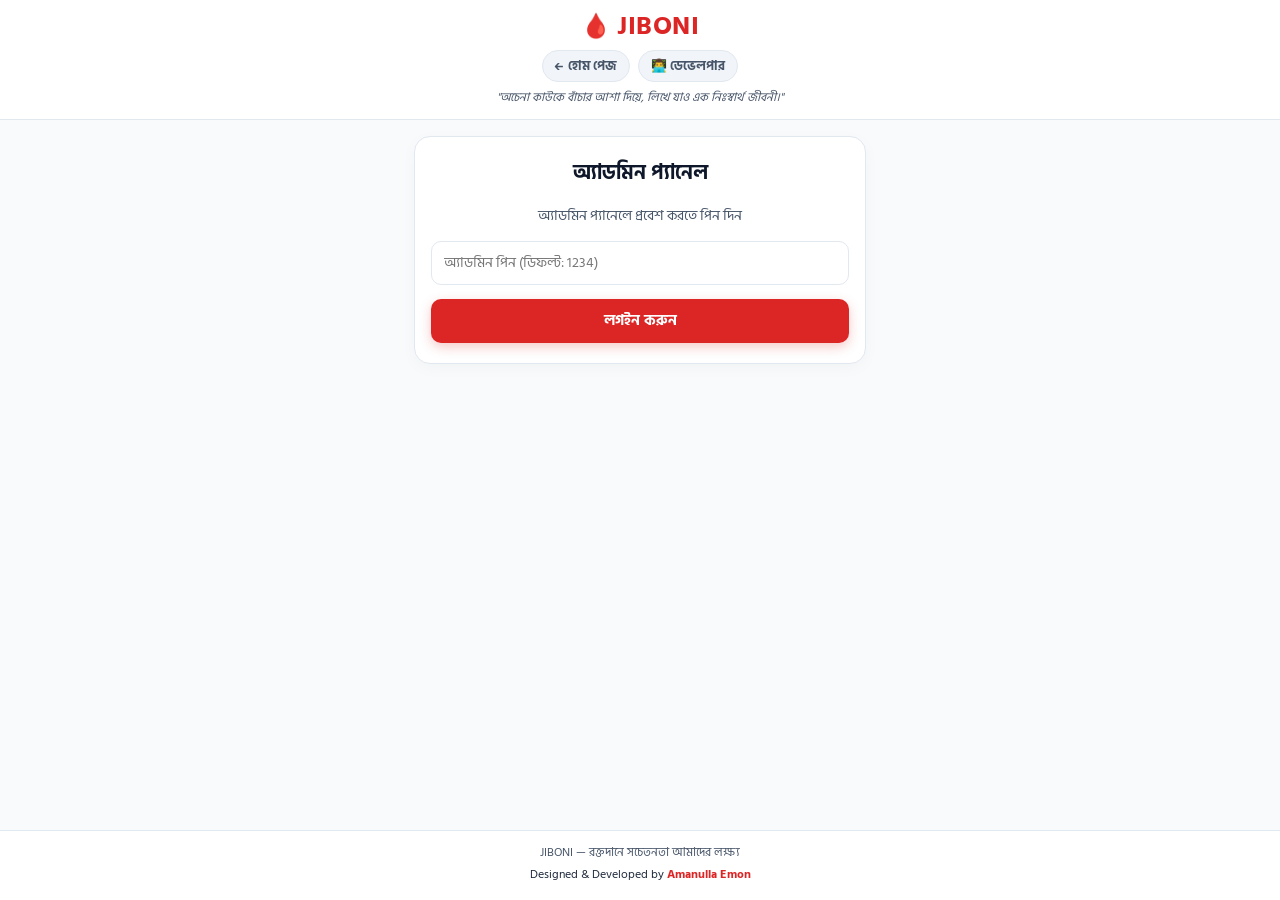
==== commit 606507fc: "Update admin.html" ====
--- a/admin.html
+++ b/admin.html
@@ -134,7 +134,47 @@
       margin-bottom: 16px;
     }
 
-    /* ICONIC RED & WHITE CUSTOM MODAL OVERLAYS */
+    .text-input {
+      width: 100%;
+      height: 44px;
+      padding: 0 12px;
+      background: #ffffff;
+      border: 1px solid var(--slate-200);
+      border-radius: 10px;
+      font-size: 0.88rem;
+      color: var(--slate-800);
+      outline: none;
+      transition: all 0.2s;
+    }
+
+    .text-input:focus {
+      border-color: var(--primary);
+      box-shadow: 0 0 0 2px rgba(220, 38, 38, 0.1);
+    }
+
+    .submit-btn {
+      width: 100%;
+      height: 44px;
+      background: var(--primary);
+      color: #ffffff;
+      border: none;
+      border-radius: 10px;
+      font-size: 0.92rem;
+      font-weight: 700;
+      cursor: pointer;
+      display: inline-flex;
+      align-items: center;
+      justify-content: center;
+      gap: 6px;
+      box-shadow: 0 4px 12px rgba(220, 38, 38, 0.25);
+      transition: all 0.15s;
+    }
+
+    .submit-btn:active {
+      transform: scale(0.98);
+    }
+
+    /* JIBONI ICONIC RED & WHITE MODALS */
     .custom-alert-overlay,
     .custom-confirm-overlay {
       position: fixed;
@@ -272,9 +312,8 @@
   <main class="app-main">
     <div class="admin-card">
       <h2 class="card-title">অ্যাডমিন প্যানেল</h2>
-      <!-- Admin Content Container -->
       <div id="adminContent">
-        <p style="text-align: center; color: var(--slate-600); font-size: 0.9rem;">অ্যাডমিন কন্ট্রোল লোড হচ্ছে...</p>
+        <!-- ADMIN LOGIN / DASHBOARD DYNAMIC CONTENT -->
       </div>
     </div>
   </main>
@@ -306,7 +345,7 @@
   </footer>
 
   <script>
-    // Custom Iconic JIBONI Popups replacing standard alert/confirm
+    // Custom Iconic JIBONI Popups
     function showJiboniAlert(title, msg, callback) {
       document.getElementById("customAlertTitle").innerText = title;
       document.getElementById("customAlertMsg").innerText = msg;
@@ -339,9 +378,126 @@
       }
     }
 
-    // Example replacement in Admin action functions:
-    // Instead of: if(confirm("আপনি কি নিশ্চিতভাবে এই রক্তদাতার তথ্য মুছে ফেলতে চান?")) { ... }
-    // Use: showJiboniConfirm("ডিলিট নিশ্চিতকরণ", "আপনি কি নিশ্চিতভাবে এই রক্তদাতার তথ্য মুছে ফেলতে চান?", function(yes) { if(yes) { ... } });
+    // Admin Panel Core Logic
+    var ADMIN_PIN_KEY = "jiboni_admin_pin";
+    var defaultAdminPin = "1234";
+
+    function checkAdminAuth() {
+      var isAuth = sessionStorage.getItem("jiboni_admin_logged") === "true";
+      var container = document.getElementById("adminContent");
+
+      if (!isAuth) {
+        container.innerHTML = `
+          <div style="text-align:center;">
+            <p style="font-size:0.86rem; color:var(--slate-600); margin-bottom:14px;">অ্যাডমিন প্যানেলে প্রবেশ করতে পিন দিন</p>
+            <form onsubmit="handleAdminLogin(event)">
+              <div style="margin-bottom:14px;">
+                <input type="password" id="adminPinInput" class="text-input" placeholder="অ্যাডমিন পিন (ডিফল্ট: 1234)" required autocomplete="current-password" />
+              </div>
+              <button type="submit" class="submit-btn">লগইন করুন</button>
+            </form>
+          </div>
+        `;
+      } else {
+        renderAdminDashboard();
+      }
+    }
+
+    function handleAdminLogin(e) {
+      e.preventDefault();
+      var pin = document.getElementById("adminPinInput").value.trim();
+      var savedPin = localStorage.getItem(ADMIN_PIN_KEY) || defaultAdminPin;
+
+      if (pin === savedPin) {
+        sessionStorage.setItem("jiboni_admin_logged", "true");
+        renderAdminDashboard();
+      } else {
+        showJiboniAlert("ত্রুটি", "ভুল অ্যাডমিন পিন দিয়েছেন!");
+      }
+    }
+
+    function handleAdminLogout() {
+      showJiboniConfirm("লগআউট", "আপনি কি অ্যাডমিন প্যানেল থেকে লগআউট করতে চান?", function(yes) {
+        if (yes) {
+          sessionStorage.removeItem("jiboni_admin_logged");
+          checkAdminAuth();
+        }
+      });
+    }
+
+    function renderAdminDashboard() {
+      var container = document.getElementById("adminContent");
+      var donors = JSON.parse(localStorage.getItem("jiboni_donors_cache") || localStorage.getItem("donors") || "[]");
+      var pending = donors.filter(function(d) { return !d.is_verified; });
+      var approved = donors.filter(function(d) { return d.is_verified; });
+
+      var html = `
+        <div style="display:flex; justify-content:space-between; align-items:center; margin-bottom:16px; border-bottom:1px solid var(--slate-100); padding-bottom:10px;">
+          <span style="font-weight:800; font-size:0.9rem; color:var(--slate-900);">👑 সুপার অ্যাডমিন</span>
+          <button type="button" class="btn-chip" onclick="handleAdminLogout()" style="color:var(--primary); border-color:var(--primary);">লগআউট</button>
+        </div>
+        <div style="display:grid; grid-template-columns:1fr 1fr; gap:10px; margin-bottom:16px;">
+          <div style="background:var(--slate-50); border:1px solid var(--slate-200); padding:12px; border-radius:12px; text-align:center;">
+            <div style="font-size:1.3rem; font-weight:800; color:var(--primary);">${approved.length}</div>
+            <div style="font-size:0.75rem; color:var(--slate-600); font-weight:700;">অনুমোদিত রক্তদাতা</div>
+          </div>
+          <div style="background:var(--slate-50); border:1px solid var(--slate-200); padding:12px; border-radius:12px; text-align:center;">
+            <div style="font-size:1.3rem; font-weight:800; color:var(--warning);">${pending.length}</div>
+            <div style="font-size:0.75rem; color:var(--slate-600); font-weight:700;">পেন্ডিং ভেরিফিকেশন</div>
+          </div>
+        </div>
+      `;
+
+      if (pending.length > 0) {
+        html += `<h3 style="font-size:0.92rem; font-weight:800; margin-bottom:10px; color:var(--warning);">পেন্ডিং তালিকা:</h3>`;
+        pending.forEach(function(d) {
+          html += `
+            <div style="background:var(--slate-50); border:1px solid var(--slate-200); padding:12px; border-radius:12px; margin-bottom:10px; font-size:0.85rem;">
+              <div style="font-weight:800; color:var(--slate-900);">${d.name} (${d.blood_group})</div>
+              <div style="color:var(--slate-600); margin:4px 0;">ফোন: ${d.phone} | জেলা: ${d.district}</div>
+              <div style="display:flex; gap:8px; margin-top:8px;">
+                <button type="button" class="submit-btn" style="height:32px; font-size:0.8rem;" onclick="approveDonor(${d.id})">অনুমোদন করুন</button>
+                <button type="button" class="btn-chip" style="height:32px; flex:1; justify-content:center; color:var(--primary); border-color:var(--primary);" onclick="deleteDonor(${d.id})">মুছে ফেলুন</button>
+              </div>
+            </div>
+          `;
+        });
+      } else {
+        html += `<p style="text-align:center; color:var(--slate-400); font-size:0.85rem; padding:20px 0;">কোনো পেন্ডিং ডোনার নেই</p>`;
+      }
+
+      container.innerHTML = html;
+    }
+
+    function approveDonor(id) {
+      var donors = JSON.parse(localStorage.getItem("jiboni_donors_cache") || localStorage.getItem("donors") || "[]");
+      var d = donors.find(function(item) { return item.id === id; });
+      if (d) {
+        d.is_verified = true;
+        localStorage.setItem("jiboni_donors_cache", JSON.stringify(donors));
+        localStorage.setItem("donors", JSON.stringify(donors));
+        showJiboniAlert("সফল", "ডোনার সফলভাবে অনুমোদিত হয়েছে!");
+        renderAdminDashboard();
+      }
+    }
+
+    function deleteDonor(id) {
+      showJiboniConfirm("ডিলিট নিশ্চিতকরণ", "আপনি কি নিশ্চিতভাবে এই রক্তদাতার তথ্য মুছে ফেলতে চান?", function(yes) {
+        if (yes) {
+          var donors = JSON.parse(localStorage.getItem("jiboni_donors_cache") || localStorage.getItem("donors") || "[]");
+          donors = donors.filter(function(item) { return item.id !== id; });
+          localStorage.setItem("jiboni_donors_cache", JSON.stringify(donors));
+          localStorage.setItem("donors", JSON.stringify(donors));
+          showJiboniAlert("সফল", "রক্তদাতার তথ্য সফলভাবে মুছে ফেলা হয়েছে।");
+          renderAdminDashboard();
+        }
+      });
+    }
+
+    // Run Auth check on load
+    window.onload = function() {
+      checkAdminAuth();
+    };
   </script>
 </body>
 </html>
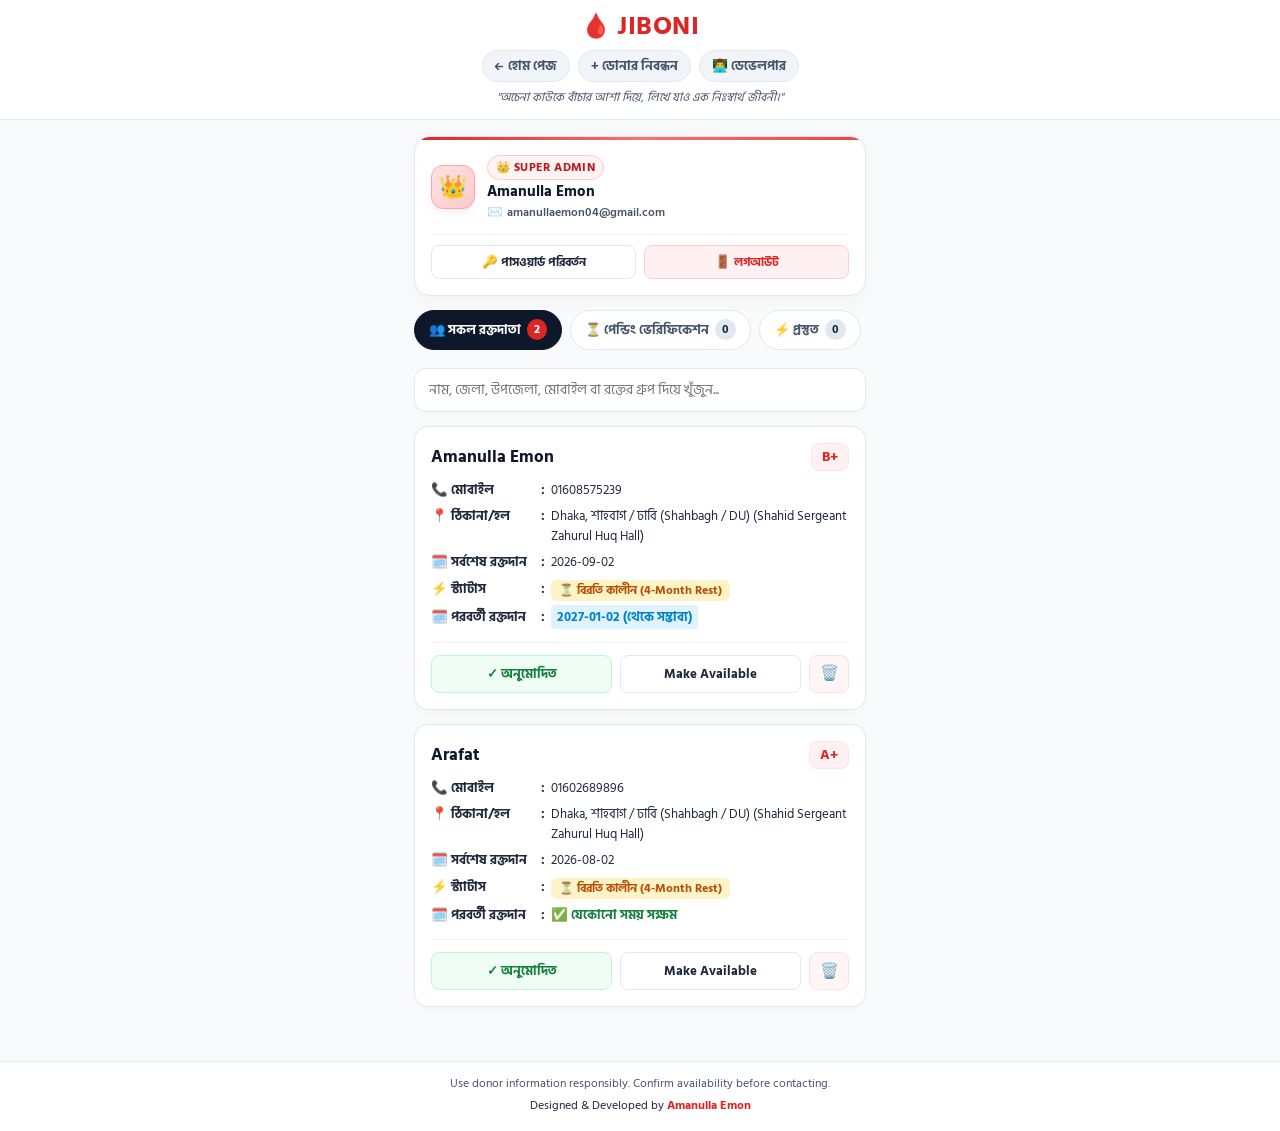
==== commit c96301ed: "Update admin.html" ====
--- a/admin.html
+++ b/admin.html
@@ -35,7 +35,7 @@
     }
 
     body {
-      background: var(--slate-50);
+      background-color: var(--slate-50);
       color: var(--slate-800);
       min-height: 100vh;
       display: flex;
@@ -110,7 +110,7 @@
       font-style: italic;
     }
 
-    .app-main {
+    .main-wrapper {
       flex: 1;
       max-width: 480px;
       width: 100%;
@@ -118,148 +118,493 @@
       padding: 16px 14px 40px;
     }
 
-    .admin-card {
+    /* LOGIN CARD */
+    .login-card {
       background: #ffffff;
       border: 1px solid var(--slate-200);
       border-radius: 16px;
-      padding: 20px 16px;
-      box-shadow: 0 4px 16px rgba(0, 0, 0, 0.03);
-    }
-
-    .card-title {
-      font-size: 1.25rem;
+      padding: 24px 20px;
+      box-shadow: 0 4px 20px rgba(0, 0, 0, 0.04);
+      margin-top: 10px;
+    }
+
+    .login-title {
+      font-size: 1.35rem;
       font-weight: 800;
       color: var(--slate-900);
+      margin-bottom: 4px;
       text-align: center;
-      margin-bottom: 16px;
-    }
-
-    .text-input {
+    }
+
+    .login-sub {
+      font-size: 0.82rem;
+      color: var(--slate-600);
+      margin-bottom: 18px;
+      text-align: center;
+    }
+
+    /* STYLISH EYE-CATCHING ADMIN BADGE HERO */
+    .admin-hero-card {
+      background: #ffffff;
+      border: 1px solid var(--slate-200);
+      border-radius: 16px;
+      padding: 16px;
+      margin-bottom: 14px;
+      box-shadow: 0 4px 18px rgba(15, 23, 42, 0.04);
+      position: relative;
+      overflow: hidden;
+    }
+
+    .admin-hero-card.super-theme::before {
+      content: "";
+      position: absolute;
+      top: 0;
+      left: 0;
+      right: 0;
+      height: 3.5px;
+      background: linear-gradient(90deg, #dc2626, #f87171, #ef4444);
+    }
+
+    .admin-hero-card.sub-theme::before {
+      content: "";
+      position: absolute;
+      top: 0;
+      left: 0;
+      right: 0;
+      height: 3.5px;
+      background: linear-gradient(90deg, #0284c7, #38bdf8, #0ea5e9);
+    }
+
+    .admin-hero-top {
+      display: flex;
+      align-items: center;
+      gap: 12px;
+      margin-bottom: 12px;
+    }
+
+    .admin-avatar-icon {
+      width: 44px;
+      height: 44px;
+      border-radius: 12px;
+      display: flex;
+      align-items: center;
+      justify-content: center;
+      font-size: 1.4rem;
+      flex-shrink: 0;
+      box-shadow: 0 4px 10px rgba(0, 0, 0, 0.05);
+    }
+
+    .avatar-super {
+      background: linear-gradient(135deg, #fee2e2, #fecaca);
+      color: #dc2626;
+      border: 1px solid #fca5a5;
+    }
+
+    .avatar-sub {
+      background: linear-gradient(135deg, #e0f2fe, #bae6fd);
+      color: #0284c7;
+      border: 1px solid #7dd3fc;
+    }
+
+    .admin-hero-info {
+      flex: 1;
+      min-width: 0;
+    }
+
+    .admin-pill-badge {
+      display: inline-flex;
+      align-items: center;
+      gap: 4px;
+      font-size: 0.72rem;
+      font-weight: 800;
+      padding: 2px 8px;
+      border-radius: 20px;
+      text-transform: uppercase;
+      letter-spacing: 0.4px;
+      margin-bottom: 2px;
+    }
+
+    .pill-super {
+      background: #fef2f2;
+      color: #b91c1c;
+      border: 1px solid #fecaca;
+    }
+
+    .pill-sub {
+      background: #f0f9ff;
+      color: #0369a1;
+      border: 1px solid #bae6fd;
+    }
+
+    .admin-main-name {
+      font-size: 0.96rem;
+      font-weight: 800;
+      color: var(--slate-900);
+      line-height: 1.25;
+      white-space: nowrap;
+      overflow: hidden;
+      text-overflow: ellipsis;
+    }
+
+    .admin-email-sub {
+      font-size: 0.78rem;
+      color: var(--slate-600);
+      font-weight: 600;
+      white-space: nowrap;
+      overflow: hidden;
+      text-overflow: ellipsis;
+      display: flex;
+      align-items: center;
+      gap: 4px;
+      margin-top: 1px;
+    }
+
+    .admin-hero-actions {
+      display: flex;
+      align-items: center;
+      gap: 8px;
+      border-top: 1px solid var(--slate-100);
+      padding-top: 10px;
+    }
+
+    .hero-btn {
+      flex: 1;
+      height: 34px;
+      border-radius: 8px;
+      font-size: 0.78rem;
+      font-weight: 700;
+      cursor: pointer;
+      display: inline-flex;
+      align-items: center;
+      justify-content: center;
+      gap: 5px;
+      transition: all 0.15s ease;
+      border: 1px solid var(--slate-200);
+    }
+
+    .hero-btn-pwd {
+      background: #ffffff;
+      color: var(--slate-700);
+    }
+
+    .hero-btn-pwd:hover {
+      background: var(--slate-50);
+      border-color: var(--slate-300);
+    }
+
+    .hero-btn-logout {
+      background: #fff1f2;
+      border-color: #fecdd3;
+      color: var(--primary);
+    }
+
+    .hero-btn-logout:hover {
+      background: #ffe4e6;
+    }
+
+    /* Tabs Row */
+    .admin-tabs-row {
+      display: flex;
+      gap: 8px;
+      overflow-x: auto;
+      padding-bottom: 6px;
+      margin-bottom: 12px;
+      scrollbar-width: none;
+    }
+
+    .admin-tabs-row::-webkit-scrollbar {
+      display: none;
+    }
+
+    .admin-tab {
+      flex-shrink: 0;
+      padding: 8px 14px;
+      border-radius: 25px;
+      font-size: 0.82rem;
+      font-weight: 700;
+      border: 1px solid var(--slate-200);
+      background: #ffffff;
+      color: var(--slate-600);
+      cursor: pointer;
+      display: inline-flex;
+      align-items: center;
+      gap: 6px;
+      transition: all 0.15s ease;
+    }
+
+    .admin-tab.active {
+      background: var(--slate-900);
+      color: #ffffff;
+      border-color: var(--slate-900);
+    }
+
+    .tab-counter {
+      background: var(--primary);
+      color: #ffffff;
+      font-size: 0.72rem;
+      padding: 1px 7px;
+      border-radius: 12px;
+    }
+
+    .admin-tab:not(.active) .tab-counter {
+      background: var(--slate-200);
+      color: var(--slate-800);
+    }
+
+    /* Search Box */
+    .search-input-wrap {
+      margin-bottom: 14px;
+    }
+
+    .admin-search-input {
       width: 100%;
       height: 44px;
-      padding: 0 12px;
+      padding: 0 14px;
       background: #ffffff;
       border: 1px solid var(--slate-200);
-      border-radius: 10px;
+      border-radius: 12px;
       font-size: 0.88rem;
       color: var(--slate-800);
       outline: none;
-      transition: all 0.2s;
-    }
-
-    .text-input:focus {
+      box-shadow: 0 2px 6px rgba(0, 0, 0, 0.02);
+    }
+
+    .admin-search-input:focus {
       border-color: var(--primary);
       box-shadow: 0 0 0 2px rgba(220, 38, 38, 0.1);
     }
 
-    .submit-btn {
+    /* Donor Card */
+    .donor-admin-card {
+      background: #ffffff;
+      border: 1px solid var(--slate-200);
+      border-radius: 14px;
+      padding: 16px;
+      margin-bottom: 14px;
+      box-shadow: 0 2px 8px rgba(0, 0, 0, 0.03);
+    }
+
+    .card-top-row {
+      display: flex;
+      justify-content: space-between;
+      align-items: center;
+      margin-bottom: 10px;
+    }
+
+    .donor-card-name {
+      font-size: 1.05rem;
+      font-weight: 800;
+      color: var(--slate-900);
+    }
+
+    .blood-chip {
+      background: #fff1f2;
+      color: var(--primary);
+      border: 1px solid #ffe4e6;
+      font-weight: 800;
+      font-size: 0.85rem;
+      padding: 2px 10px;
+      border-radius: 8px;
+    }
+
+    /* STRICT COMPACT COLON ALIGNMENT FOR DONORS (120px) */
+    .donor-detail-list {
+      display: flex;
+      flex-direction: column;
+      gap: 7px;
+      font-size: 0.84rem;
+      color: var(--slate-600);
+      margin-bottom: 14px;
+    }
+
+    .detail-item {
+      display: flex;
+      align-items: flex-start;
+      line-height: 1.45;
+    }
+
+    .detail-label-wrap {
+      width: 120px;
+      min-width: 120px;
+      max-width: 120px;
+      font-weight: 700;
+      color: var(--slate-800);
+      display: flex;
+      justify-content: space-between;
+      align-items: center;
+      padding-right: 6px;
+      flex-shrink: 0;
+      white-space: nowrap;
+    }
+
+    /* STRICT COMPACT COLON ALIGNMENT FOR SUB-ADMINS (135px) */
+    .subadmin-detail-list {
+      display: flex;
+      flex-direction: column;
+      gap: 7px;
+      font-size: 0.84rem;
+      color: var(--slate-600);
+      margin-bottom: 14px;
+    }
+
+    .sub-label-wrap {
+      width: 135px;
+      min-width: 135px;
+      max-width: 135px;
+      font-weight: 700;
+      color: var(--slate-800);
+      display: flex;
+      justify-content: space-between;
+      align-items: center;
+      padding-right: 6px;
+      flex-shrink: 0;
+      white-space: nowrap;
+    }
+
+    .detail-val {
+      flex: 1;
+      color: var(--slate-800);
+      word-break: break-word;
+    }
+
+    .status-badge {
+      display: inline-flex;
+      align-items: center;
+      padding: 2px 8px;
+      border-radius: 6px;
+      font-size: 0.74rem;
+      font-weight: 700;
+    }
+
+    .badge-avail {
+      background: var(--success-light);
+      color: var(--success);
+    }
+
+    .badge-rest {
+      background: var(--warning-light);
+      color: var(--warning);
+    }
+
+    .badge-next {
+      background: var(--info-light);
+      color: var(--info);
+      padding: 1px 6px;
+      border-radius: 4px;
+      font-weight: 700;
+    }
+
+    /* Action Buttons Row */
+    .admin-actions-grid {
+      display: flex;
+      align-items: center;
+      gap: 8px;
+      border-top: 1px solid var(--slate-100);
+      padding-top: 12px;
+    }
+
+    .btn-verify {
+      flex: 1;
+      height: 38px;
+      border-radius: 8px;
+      font-size: 0.82rem;
+      font-weight: 700;
+      cursor: pointer;
+      display: inline-flex;
+      align-items: center;
+      justify-content: center;
+      gap: 4px;
+      border: 1px solid #bbf7d0;
+      background: #f0fdf4;
+      color: var(--success);
+    }
+
+    .btn-toggle-avail {
+      flex: 1;
+      height: 38px;
+      border-radius: 8px;
+      font-size: 0.82rem;
+      font-weight: 700;
+      cursor: pointer;
+      border: 1px solid var(--slate-200);
+      background: #ffffff;
+      color: var(--slate-700);
+    }
+
+    .btn-delete {
+      width: 40px;
+      height: 38px;
+      border-radius: 8px;
+      border: 1px solid #fee2e2;
+      background: #fff5f5;
+      color: var(--primary);
+      cursor: pointer;
+      display: inline-flex;
+      align-items: center;
+      justify-content: center;
+      font-size: 0.95rem;
+    }
+
+    /* SUB-ADMIN FORM STYLES */
+    .subadmin-form-card {
+      background: #ffffff;
+      border: 1px solid var(--slate-200);
+      border-radius: 14px;
+      padding: 16px;
+      margin-bottom: 14px;
+      box-shadow: 0 2px 8px rgba(0, 0, 0, 0.02);
+    }
+
+    .form-heading {
+      font-size: 0.95rem;
+      font-weight: 800;
+      color: var(--slate-900);
+      margin-bottom: 10px;
+    }
+
+    .btn-submit-sub {
       width: 100%;
-      height: 44px;
+      height: 40px;
       background: var(--primary);
       color: #ffffff;
       border: none;
       border-radius: 10px;
-      font-size: 0.92rem;
+      font-size: 0.88rem;
       font-weight: 700;
       cursor: pointer;
-      display: inline-flex;
-      align-items: center;
-      justify-content: center;
-      gap: 6px;
-      box-shadow: 0 4px 12px rgba(220, 38, 38, 0.25);
-      transition: all 0.15s;
-    }
-
-    .submit-btn:active {
-      transform: scale(0.98);
-    }
-
-    /* JIBONI ICONIC RED & WHITE MODALS */
-    .custom-alert-overlay,
-    .custom-confirm-overlay {
+      margin-top: 6px;
+    }
+
+    .empty-state {
+      background: #ffffff;
+      border: 1px dashed var(--slate-200);
+      border-radius: 12px;
+      padding: 24px;
+      text-align: center;
+      color: var(--slate-400);
+      font-size: 0.86rem;
+    }
+
+    /* MODAL POPUPS */
+    .custom-modal-backdrop {
       position: fixed;
       inset: 0;
       background: rgba(15, 23, 42, 0.6);
       backdrop-filter: blur(4px);
-      z-index: 4000;
+      z-index: 3000;
       display: none;
       align-items: center;
       justify-content: center;
       padding: 16px;
     }
 
-    .custom-alert-box {
+    .modal-box {
       background: #ffffff;
-      border-radius: 20px;
-      padding: 24px 20px;
-      max-width: 340px;
+      border-radius: 16px;
+      padding: 22px 20px;
+      max-width: 380px;
       width: 100%;
-      box-shadow: 0 14px 35px rgba(220, 38, 38, 0.15);
-      text-align: center;
-      border-top: 4px solid var(--primary);
-      animation: scaleIn 0.2s ease-out;
-    }
-
-    @keyframes scaleIn {
-      from { transform: scale(0.92); opacity: 0; }
-      to { transform: scale(1); opacity: 1; }
-    }
-
-    .custom-alert-title {
-      font-size: 1.1rem;
-      font-weight: 800;
-      color: var(--slate-900);
-      margin-bottom: 8px;
-    }
-
-    .custom-alert-msg {
-      font-size: 0.88rem;
-      color: var(--slate-600);
-      margin-bottom: 20px;
-      line-height: 1.5;
-    }
-
-    .custom-alert-btn {
-      width: 100%;
-      height: 42px;
-      background: var(--primary);
-      color: #ffffff;
-      border: none;
-      border-radius: 10px;
-      font-size: 0.9rem;
-      font-weight: 700;
-      cursor: pointer;
-      box-shadow: 0 4px 12px rgba(220, 38, 38, 0.25);
-    }
-
-    .custom-confirm-btns {
-      display: flex;
-      gap: 10px;
-    }
-
-    .custom-confirm-cancel {
-      flex: 1;
-      height: 42px;
-      background: #ffffff;
-      color: var(--slate-600);
-      border: 1px solid var(--slate-200);
-      border-radius: 10px;
-      font-size: 0.9rem;
-      font-weight: 700;
-      cursor: pointer;
-    }
-
-    .custom-confirm-ok {
-      flex: 1;
-      height: 42px;
-      background: var(--primary);
-      color: #ffffff;
-      border: none;
-      border-radius: 10px;
-      font-size: 0.9rem;
-      font-weight: 700;
-      cursor: pointer;
-      box-shadow: 0 4px 12px rgba(220, 38, 38, 0.25);
+      box-shadow: 0 10px 25px rgba(0, 0, 0, 0.15);
     }
 
     .site-footer {
@@ -302,6 +647,7 @@
 
       <div class="nav-btn-row">
         <a href="index.html" class="btn-chip">← হোম পেজ</a>
+        <a href="register.html" class="btn-chip">+ ডোনার নিবন্ধন</a>
         <a href="developer.html" class="btn-chip">👨‍💻 ডেভেলপার</a>
       </div>
 
@@ -309,194 +655,689 @@
     </div>
   </header>
 
-  <main class="app-main">
-    <div class="admin-card">
-      <h2 class="card-title">অ্যাডমিন প্যানেল</h2>
-      <div id="adminContent">
-        <!-- ADMIN LOGIN / DASHBOARD DYNAMIC CONTENT -->
+  <main class="main-wrapper">
+
+    <!-- ADMIN LOGIN FORM -->
+    <div id="adminLoginSection" class="login-card" style="display: none;">
+      <h2 class="login-title">অ্যাডমিন প্রবেশ</h2>
+      <p class="login-sub">আপনার ইমেইল ও পাসওয়ার্ড দিয়ে প্যানেলে প্রবেশ করুন</p>
+      
+      <form onsubmit="handleAdminLogin(event)" style="display: flex; flex-direction: column; gap: 10px;">
+        <div>
+          <label style="font-size:0.8rem; font-weight:700; display:block; margin-bottom:4px;">ইমেইল অ্যাড্রেস:</label>
+          <input type="email" id="loginEmail" class="admin-search-input" placeholder="admin@jiboni.org" required />
+        </div>
+
+        <div>
+          <label style="font-size:0.8rem; font-weight:700; display:block; margin-bottom:4px;">পাসওয়ার্ড:</label>
+          <input type="password" id="loginPassword" class="admin-search-input" placeholder="পাসওয়ার্ড লিখুন" required />
+        </div>
+
+        <button type="submit" class="btn-submit-sub" style="height: 44px; margin-top: 6px;">লগইন করুন</button>
+      </form>
+      <div id="loginAlert" style="display:none; color:var(--primary); font-size:0.84rem; font-weight:700; text-align:center; margin-top:10px;"></div>
+    </div>
+
+    <!-- MAIN ADMIN DASHBOARD SECTION -->
+    <div id="adminDashboardSection" style="display: none;">
+      
+      <div class="admin-hero-card super-theme" id="adminHeroCard">
+        <div class="admin-hero-top">
+          <div class="admin-avatar-icon avatar-super" id="adminAvatarIcon">👑</div>
+          <div class="admin-hero-info">
+            <span class="admin-pill-badge pill-super" id="adminPillBadge">👑 Super Admin</span>
+            <h2 class="admin-main-name" id="adminMainName">Amanulla Emon</h2>
+            <div class="admin-email-sub">
+              <span>✉️</span>
+              <span id="adminEmailDisplay">amanullaemon04@gmail.com</span>
+            </div>
+          </div>
+        </div>
+
+        <div class="admin-hero-actions">
+          <button type="button" class="hero-btn hero-btn-pwd" onclick="openChangePwdModal()">🔑 পাসওয়ার্ড পরিবর্তন</button>
+          <button type="button" class="hero-btn hero-btn-logout" onclick="handleLogout()">🚪 লগআউট</button>
+        </div>
       </div>
+
+      <!-- Tabs Navigation -->
+      <div class="admin-tabs-row">
+        <button type="button" class="admin-tab active" id="tabAll" onclick="switchTab('all')">
+          👥 সকল রক্তদাতা <span class="tab-counter" id="countAll">0</span>
+        </button>
+        <button type="button" class="admin-tab" id="tabPending" onclick="switchTab('pending')">
+          ⏳ পেন্ডিং ভেরিফিকেশন <span class="tab-counter" id="countPending">0</span>
+        </button>
+        <button type="button" class="admin-tab" id="tabAvailable" onclick="switchTab('available')">
+          ⚡ প্রস্তুত <span class="tab-counter" id="countAvailable">0</span>
+        </button>
+        <button type="button" class="admin-tab" id="tabFeedback" onclick="switchTab('feedback')">
+          💬 মতামত <span class="tab-counter" id="countFeedback">0</span>
+        </button>
+        <button type="button" class="admin-tab" id="tabSubAdmin" onclick="switchTab('subadmin')">
+          🛡️ সাব-অ্যাডমিন <span class="tab-counter" id="countSubAdmin">0</span>
+        </button>
+      </div>
+
+      <!-- Search Input -->
+      <div class="search-input-wrap" id="searchWrap">
+        <input type="text" id="adminSearchQuery" class="admin-search-input" placeholder="নাম, জেলা, উপজেলা, মোবাইল বা রক্তের গ্রুপ দিয়ে খুঁজুন..." onkeyup="renderCurrentView()" />
+      </div>
+
+      <!-- Sub-Admin Add Form -->
+      <div id="subAdminFormWrap" style="display: none;">
+        <div class="subadmin-form-card">
+          <h3 class="form-heading">+ নতুন সাব-অ্যাডমিন যুক্ত করুন</h3>
+          <form onsubmit="handleAddSubAdmin(event)" style="display: flex; flex-direction: column; gap: 8px;">
+            <input type="text" id="subName" class="admin-search-input" placeholder="সাব-অ্যাডমিনের নাম" style="height: 40px;" required />
+            <input type="email" id="subEmail" class="admin-search-input" placeholder="ইমেইল অ্যাড্রেস" style="height: 40px;" required />
+            <input type="text" id="subTempPwd" class="admin-search-input" placeholder="অস্থায়ী পাসওয়ার্ড (Temporary Password)" style="height: 40px;" required />
+            <p style="font-size: 0.72rem; color: var(--slate-400); margin-top: -2px;">* সাব-অ্যাডমিন এই পাসওয়ার্ড দিয়ে প্রথমবার লগইন করে পাসওয়ার্ড পরিবর্তন করে নেবে।</p>
+            <button type="submit" class="btn-submit-sub">সাব-অ্যাডমিন যুক্ত করুন</button>
+          </form>
+        </div>
+      </div>
+
+      <div id="adminContentContainer"></div>
     </div>
   </main>
 
-  <!-- JIBONI ICONIC RED & WHITE ALERT MODAL -->
-  <div id="customAlertModal" class="custom-alert-overlay">
-    <div class="custom-alert-box">
-      <h3 class="custom-alert-title" id="customAlertTitle">সতর্কবার্তা</h3>
-      <p class="custom-alert-msg" id="customAlertMsg">বার্তা...</p>
-      <button type="button" class="custom-alert-btn" onclick="closeCustomAlert()">ঠিক আছে</button>
+  <!-- PASSWORD CHANGE MODAL -->
+  <div id="changePwdModal" class="custom-modal-backdrop">
+    <div class="modal-box">
+      <h3 style="font-size: 1.1rem; font-weight: 800; color: var(--slate-900); margin-bottom: 4px;">পাসওয়ার্ড পরিবর্তন করুন</h3>
+      <p style="font-size: 0.8rem; color: var(--slate-600); margin-bottom: 14px;">আপনার বর্তমান ও নতুন পাসওয়ার্ড লিখুন।</p>
+
+      <form onsubmit="handleSavePassword(event)" style="display: flex; flex-direction: column; gap: 10px;">
+        <input type="password" id="curPwdInput" class="admin-search-input" placeholder="বর্তমান পাসওয়ার্ড" style="height: 40px;" required />
+        <input type="password" id="newPwdInput" class="admin-search-input" placeholder="নতুন পাসওয়ার্ড" style="height: 40px;" required />
+        
+        <button type="submit" class="btn-submit-sub" style="height: 40px;">সংরক্ষণ করুন</button>
+        <button type="button" onclick="closeChangePwdModal()" class="btn-chip" style="width: 100%; justify-content: center; height: 38px; cursor: pointer;">বাতিল</button>
+      </form>
+      <div id="pwdAlert" style="display:none; font-size:0.82rem; font-weight:700; margin-top:8px; text-align:center;"></div>
     </div>
   </div>
 
-  <!-- JIBONI ICONIC RED & WHITE CONFIRM MODAL -->
-  <div id="customConfirmModal" class="custom-confirm-overlay">
-    <div class="custom-alert-box">
-      <h3 class="custom-alert-title" id="customConfirmTitle">নিশ্চিতকরণ</h3>
-      <p class="custom-alert-msg" id="customConfirmMsg">আপনি কি নিশ্চিত?</p>
-      <div class="custom-confirm-btns">
-        <button type="button" class="custom-confirm-cancel" onclick="closeCustomConfirm(false)">বাতিল</button>
-        <button type="button" class="custom-confirm-ok" onclick="closeCustomConfirm(true)">নিশ্চিত করুন</button>
-      </div>
-    </div>
-  </div>
-
   <footer class="site-footer">
-    <p class="footer-disclaimer">JIBONI — রক্তদানে সচেতনতা আমাদের লক্ষ্য</p>
+    <p class="footer-disclaimer">Use donor information responsibly. Confirm availability before contacting.</p>
     <p class="footer-credit">Designed & Developed by <a href="developer.html">Amanulla Emon</a></p>
   </footer>
 
   <script>
-    // Custom Iconic JIBONI Popups
-    function showJiboniAlert(title, msg, callback) {
-      document.getElementById("customAlertTitle").innerText = title;
-      document.getElementById("customAlertMsg").innerText = msg;
-      document.getElementById("customAlertModal").style.display = "flex";
-      window.jiboniAlertCallback = callback;
-    }
-
-    function closeCustomAlert() {
-      document.getElementById("customAlertModal").style.display = "none";
-      if (typeof window.jiboniAlertCallback === "function") {
-        var cb = window.jiboniAlertCallback;
-        window.jiboniAlertCallback = null;
-        cb();
-      }
-    }
-
-    function showJiboniConfirm(title, msg, callback) {
-      document.getElementById("customConfirmTitle").innerText = title;
-      document.getElementById("customConfirmMsg").innerText = msg;
-      document.getElementById("customConfirmModal").style.display = "flex";
-      window.jiboniConfirmCallback = callback;
-    }
-
-    function closeCustomConfirm(isConfirmed) {
-      document.getElementById("customConfirmModal").style.display = "none";
-      if (typeof window.jiboniConfirmCallback === "function") {
-        var cb = window.jiboniConfirmCallback;
-        window.jiboniConfirmCallback = null;
-        cb(isConfirmed);
-      }
-    }
-
-    // Admin Panel Core Logic
-    var ADMIN_PIN_KEY = "jiboni_admin_pin";
-    var defaultAdminPin = "1234";
-
-    function checkAdminAuth() {
-      var isAuth = sessionStorage.getItem("jiboni_admin_logged") === "true";
-      var container = document.getElementById("adminContent");
-
-      if (!isAuth) {
-        container.innerHTML = `
-          <div style="text-align:center;">
-            <p style="font-size:0.86rem; color:var(--slate-600); margin-bottom:14px;">অ্যাডমিন প্যানেলে প্রবেশ করতে পিন দিন</p>
-            <form onsubmit="handleAdminLogin(event)">
-              <div style="margin-bottom:14px;">
-                <input type="password" id="adminPinInput" class="text-input" placeholder="অ্যাডমিন পিন (ডিফল্ট: 1234)" required autocomplete="current-password" />
-              </div>
-              <button type="submit" class="submit-btn">লগইন করুন</button>
-            </form>
-          </div>
-        `;
+    let currentTab = "all";
+    const SUPER_ADMIN_EMAIL = "amanullaemon04@gmail.com";
+
+    // EXACT LOCAL TIME FORMATTER WITH SECONDS
+    function formatFeedbackDateTime(rawDate) {
+      if (!rawDate) return "আজ";
+      var d = new Date(rawDate);
+      if (isNaN(d.getTime())) {
+        return rawDate;
+      }
+      var yyyy = d.getFullYear();
+      var mm = String(d.getMonth() + 1).padStart(2, '0');
+      var dd = String(d.getDate()).padStart(2, '0');
+
+      var hours = d.getHours();
+      var minutes = String(d.getMinutes()).padStart(2, '0');
+      var seconds = String(d.getSeconds()).padStart(2, '0');
+      var ampm = hours >= 12 ? 'PM' : 'AM';
+      hours = hours % 12;
+      hours = hours ? hours : 12; // 0 hour is 12 AM
+      var strTime = String(hours).padStart(2, '0') + ':' + minutes + ':' + seconds + ' ' + ampm;
+
+      return yyyy + '-' + mm + '-' + dd + ', ' + strTime;
+    }
+
+    function initAdminStorage() {
+      if (!localStorage.getItem("jiboni_admin_pwd")) {
+        localStorage.setItem("jiboni_admin_pwd", "admin123");
+      }
+      if (!localStorage.getItem("jiboni_sub_admins")) {
+        localStorage.setItem("jiboni_sub_admins", JSON.stringify([
+          { id: 101, name: "সাপোর্ট টিম", email: "support@jiboni.org", password: "sub123", added_date: "2026-09-01" }
+        ]));
+      }
+    }
+
+    function getActiveSession() {
+      var sess = sessionStorage.getItem("jiboni_admin_session");
+      return sess ? JSON.parse(sess) : null;
+    }
+
+    function checkEligibility(lastDonationDateStr) {
+      if (!lastDonationDateStr || lastDonationDateStr === "তথ্য নেই") return true;
+      var lastDate = new Date(lastDonationDateStr);
+      var today = new Date();
+      var diffDays = (today - lastDate) / (1000 * 60 * 60 * 24);
+      return diffDays >= 120;
+    }
+
+    function calculateNextEligibleDate(lastDonationDateStr) {
+      if (!lastDonationDateStr || lastDonationDateStr === "তথ্য নেই") return null;
+      var d = new Date(lastDonationDateStr);
+      if (isNaN(d.getTime())) return null;
+      d.setMonth(d.getMonth() + 4);
+      var yyyy = d.getFullYear();
+      var mm = String(d.getMonth() + 1).padStart(2, '0');
+      var dd = String(d.getDate()).padStart(2, '0');
+      return yyyy + "-" + mm + "-" + dd;
+    }
+
+    function getDonors() {
+      var stored = localStorage.getItem("jiboni_donors_cache") || localStorage.getItem("donors");
+      if (stored) {
+        try { return JSON.parse(stored); } catch(e) {}
+      }
+      return [
+        { id: 1, name: "Amanulla Emon", blood_group: "B+", phone: "01608575239", district: "Dhaka", upazila: "শাহবাগ / ঢাবি (Shahbagh / DU)", hall: "Shahid Sergeant Zahurul Huq Hall", last_donation: "2026-09-02", is_available: false, is_verified: true },
+        { id: 2, name: "Arafat", blood_group: "A+", phone: "01602689896", district: "Dhaka", upazila: "শাহবাগ / ঢাবি (Shahbagh / DU)", hall: "Shahid Sergeant Zahurul Huq Hall", last_donation: "2026-08-02", is_available: false, is_verified: true }
+      ];
+    }
+
+    function saveDonors(list) {
+      localStorage.setItem("jiboni_donors_cache", JSON.stringify(list));
+      localStorage.setItem("donors", JSON.stringify(list));
+      renderCurrentView();
+    }
+
+    function getFeedbacks() {
+      var stored = localStorage.getItem("jiboni_feedbacks");
+      return stored ? JSON.parse(stored) : [];
+    }
+
+    function saveFeedbacks(list) {
+      localStorage.setItem("jiboni_feedbacks", JSON.stringify(list));
+      renderCurrentView();
+    }
+
+    function getSubAdmins() {
+      var stored = localStorage.getItem("jiboni_sub_admins");
+      return stored ? JSON.parse(stored) : [];
+    }
+
+    function saveSubAdmins(list) {
+      localStorage.setItem("jiboni_sub_admins", JSON.stringify(list));
+      renderCurrentView();
+    }
+
+    function checkAuth() {
+      var session = getActiveSession();
+      var loginSec = document.getElementById("adminLoginSection");
+      var dashSec = document.getElementById("adminDashboardSection");
+
+      if (!session) {
+        session = { email: SUPER_ADMIN_EMAIL, role: "super", name: "Amanulla Emon" };
+        sessionStorage.setItem("jiboni_admin_session", JSON.stringify(session));
+      }
+
+      loginSec.style.display = "none";
+      dashSec.style.display = "block";
+
+      var heroCard = document.getElementById("adminHeroCard");
+      var avatarIcon = document.getElementById("adminAvatarIcon");
+      var pillBadge = document.getElementById("adminPillBadge");
+      var mainName = document.getElementById("adminMainName");
+      var emailDisplay = document.getElementById("adminEmailDisplay");
+
+      var tabFeedback = document.getElementById("tabFeedback");
+      var tabSubAdmin = document.getElementById("tabSubAdmin");
+
+      emailDisplay.innerText = session.email;
+
+      if (session.role === "super") {
+        heroCard.className = "admin-hero-card super-theme";
+        avatarIcon.className = "admin-avatar-icon avatar-super";
+        avatarIcon.innerText = "👑";
+        pillBadge.className = "admin-pill-badge pill-super";
+        pillBadge.innerText = "👑 Super Admin";
+        mainName.innerText = session.name || "Amanulla Emon";
+
+        tabFeedback.style.display = "inline-flex";
+        tabSubAdmin.style.display = "inline-flex";
       } else {
-        renderAdminDashboard();
-      }
+        heroCard.className = "admin-hero-card sub-theme";
+        avatarIcon.className = "admin-avatar-icon avatar-sub";
+        avatarIcon.innerText = "🛡️";
+        pillBadge.className = "admin-pill-badge pill-sub";
+        pillBadge.innerText = "🛡️ Sub Admin";
+        mainName.innerText = session.name || "Assistant Admin";
+        
+        tabFeedback.style.display = "none";
+        tabSubAdmin.style.display = "none";
+
+        if (currentTab === "feedback" || currentTab === "subadmin") {
+          currentTab = "all";
+        }
+      }
+
+      switchTab(currentTab);
     }
 
     function handleAdminLogin(e) {
       e.preventDefault();
-      var pin = document.getElementById("adminPinInput").value.trim();
-      var savedPin = localStorage.getItem(ADMIN_PIN_KEY) || defaultAdminPin;
-
-      if (pin === savedPin) {
-        sessionStorage.setItem("jiboni_admin_logged", "true");
-        renderAdminDashboard();
+      var email = document.getElementById("loginEmail").value.trim().toLowerCase();
+      var pwd = document.getElementById("loginPassword").value.trim();
+      var alertBox = document.getElementById("loginAlert");
+
+      if (email === SUPER_ADMIN_EMAIL.toLowerCase()) {
+        var masterPwd = localStorage.getItem("jiboni_admin_pwd") || "admin123";
+        if (pwd === masterPwd) {
+          sessionStorage.setItem("jiboni_admin_session", JSON.stringify({ email: SUPER_ADMIN_EMAIL, role: "super", name: "Amanulla Emon" }));
+          checkAuth();
+          return;
+        }
+      }
+
+      var subAdmins = getSubAdmins();
+      var matchedSub = subAdmins.find(function(s) { return s.email.toLowerCase() === email && s.password === pwd; });
+
+      if (matchedSub) {
+        sessionStorage.setItem("jiboni_admin_session", JSON.stringify({ email: matchedSub.email, role: "sub", name: matchedSub.name, id: matchedSub.id }));
+        checkAuth();
+        return;
+      }
+
+      alertBox.style.display = "block";
+      alertBox.innerText = "ভুল ইমেইল অথবা পাসওয়ার্ড!";
+    }
+
+    function handleLogout() {
+      sessionStorage.removeItem("jiboni_admin_session");
+      document.getElementById("adminDashboardSection").style.display = "none";
+      document.getElementById("adminLoginSection").style.display = "block";
+      document.getElementById("loginEmail").value = "";
+      document.getElementById("loginPassword").value = "";
+      document.getElementById("loginAlert").style.display = "none";
+    }
+
+    function openChangePwdModal() {
+      document.getElementById("changePwdModal").style.display = "flex";
+      document.getElementById("curPwdInput").value = "";
+      document.getElementById("newPwdInput").value = "";
+      document.getElementById("pwdAlert").style.display = "none";
+    }
+
+    function closeChangePwdModal() {
+      document.getElementById("changePwdModal").style.display = "none";
+    }
+
+    function handleSavePassword(e) {
+      e.preventDefault();
+      var curPwd = document.getElementById("curPwdInput").value.trim();
+      var newPwd = document.getElementById("newPwdInput").value.trim();
+      var alertBox = document.getElementById("pwdAlert");
+      var session = getActiveSession();
+
+      if (!session) return;
+
+      alertBox.style.display = "block";
+
+      if (session.role === "super") {
+        var masterPwd = localStorage.getItem("jiboni_admin_pwd") || "admin123";
+        if (curPwd !== masterPwd) {
+          alertBox.style.color = "var(--primary)";
+          alertBox.innerText = "বর্তমান পাসওয়ার্ড সঠিক নয়!";
+          return;
+        }
+        localStorage.setItem("jiboni_admin_pwd", newPwd);
       } else {
-        showJiboniAlert("ত্রুটি", "ভুল অ্যাডমিন পিন দিয়েছেন!");
-      }
-    }
-
-    function handleAdminLogout() {
-      showJiboniConfirm("লগআউট", "আপনি কি অ্যাডমিন প্যানেল থেকে লগআউট করতে চান?", function(yes) {
-        if (yes) {
-          sessionStorage.removeItem("jiboni_admin_logged");
-          checkAdminAuth();
+        var subAdmins = getSubAdmins();
+        var targetSub = subAdmins.find(function(s) { return s.email.toLowerCase() === session.email.toLowerCase(); });
+        if (!targetSub || targetSub.password !== curPwd) {
+          alertBox.style.color = "var(--primary)";
+          alertBox.innerText = "বর্তমান পাসওয়ার্ড সঠিক নয়!";
+          return;
         }
+        targetSub.password = newPwd;
+        saveSubAdmins(subAdmins);
+      }
+
+      alertBox.style.color = "var(--success)";
+      alertBox.innerText = "পাসওয়ার্ড সফলভাবে পরিবর্তন করা হয়েছে!";
+      setTimeout(function() { closeChangePwdModal(); }, 1200);
+    }
+
+    function switchTab(tab) {
+      var session = getActiveSession();
+
+      if (session && session.role !== "super" && (tab === "feedback" || tab === "subadmin")) {
+        tab = "all";
+      }
+
+      currentTab = tab;
+      document.querySelectorAll(".admin-tab").forEach(function(btn) { btn.classList.remove("active"); });
+      
+      var tabBtnMap = {
+        'all': 'tabAll',
+        'pending': 'tabPending',
+        'available': 'tabAvailable',
+        'feedback': 'tabFeedback',
+        'subadmin': 'tabSubAdmin'
+      };
+      if (tabBtnMap[tab]) {
+        document.getElementById(tabBtnMap[tab]).classList.add("active");
+      }
+
+      var searchWrap = document.getElementById("searchWrap");
+      var searchInput = document.getElementById("adminSearchQuery");
+      var subFormWrap = document.getElementById("subAdminFormWrap");
+
+      if (tab === "subadmin") {
+        searchWrap.style.display = "none";
+        subFormWrap.style.display = "block";
+      } else {
+        searchWrap.style.display = "block";
+        subFormWrap.style.display = "none";
+        if (tab === "feedback") {
+          searchInput.placeholder = "ফিডব্যাক, নাম বা যোগাযোগ নম্বর দিয়ে খুঁজুন...";
+        } else {
+          searchInput.placeholder = "নাম, জেলা, উপজেলা, মোবাইল বা রক্তের গ্রুপ দিয়ে খুঁজুন...";
+        }
+      }
+
+      renderCurrentView();
+    }
+
+    function updateBadgeCounters() {
+      var allDonors = getDonors();
+      var feedbacks = getFeedbacks();
+      var subAdmins = getSubAdmins();
+
+      document.getElementById("countAll").innerText = allDonors.length;
+      document.getElementById("countPending").innerText = allDonors.filter(function(d) { return !d.is_verified; }).length;
+      document.getElementById("countAvailable").innerText = allDonors.filter(function(d) { return d.is_available; }).length;
+      document.getElementById("countFeedback").innerText = feedbacks.length;
+      document.getElementById("countSubAdmin").innerText = subAdmins.length;
+    }
+
+    function renderCurrentView() {
+      updateBadgeCounters();
+      if (currentTab === "feedback") {
+        renderFeedbacks();
+      } else if (currentTab === "subadmin") {
+        renderSubAdmins();
+      } else {
+        renderDonorsList();
+      }
+    }
+
+    function renderDonorsList() {
+      var allDonors = getDonors();
+      var q = (document.getElementById("adminSearchQuery").value || "").trim().toLowerCase();
+      var container = document.getElementById("adminContentContainer");
+
+      var filtered = allDonors.filter(function(d) {
+        if (currentTab === "pending") return !d.is_verified;
+        if (currentTab === "available") return d.is_available;
+        return true;
       });
-    }
-
-    function renderAdminDashboard() {
-      var container = document.getElementById("adminContent");
-      var donors = JSON.parse(localStorage.getItem("jiboni_donors_cache") || localStorage.getItem("donors") || "[]");
-      var pending = donors.filter(function(d) { return !d.is_verified; });
-      var approved = donors.filter(function(d) { return d.is_verified; });
-
-      var html = `
-        <div style="display:flex; justify-content:space-between; align-items:center; margin-bottom:16px; border-bottom:1px solid var(--slate-100); padding-bottom:10px;">
-          <span style="font-weight:800; font-size:0.9rem; color:var(--slate-900);">👑 সুপার অ্যাডমিন</span>
-          <button type="button" class="btn-chip" onclick="handleAdminLogout()" style="color:var(--primary); border-color:var(--primary);">লগআউট</button>
-        </div>
-        <div style="display:grid; grid-template-columns:1fr 1fr; gap:10px; margin-bottom:16px;">
-          <div style="background:var(--slate-50); border:1px solid var(--slate-200); padding:12px; border-radius:12px; text-align:center;">
-            <div style="font-size:1.3rem; font-weight:800; color:var(--primary);">${approved.length}</div>
-            <div style="font-size:0.75rem; color:var(--slate-600); font-weight:700;">অনুমোদিত রক্তদাতা</div>
-          </div>
-          <div style="background:var(--slate-50); border:1px solid var(--slate-200); padding:12px; border-radius:12px; text-align:center;">
-            <div style="font-size:1.3rem; font-weight:800; color:var(--warning);">${pending.length}</div>
-            <div style="font-size:0.75rem; color:var(--slate-600); font-weight:700;">পেন্ডিং ভেরিফিকেশন</div>
-          </div>
-        </div>
-      `;
-
-      if (pending.length > 0) {
-        html += `<h3 style="font-size:0.92rem; font-weight:800; margin-bottom:10px; color:var(--warning);">পেন্ডিং তালিকা:</h3>`;
-        pending.forEach(function(d) {
-          html += `
-            <div style="background:var(--slate-50); border:1px solid var(--slate-200); padding:12px; border-radius:12px; margin-bottom:10px; font-size:0.85rem;">
-              <div style="font-weight:800; color:var(--slate-900);">${d.name} (${d.blood_group})</div>
-              <div style="color:var(--slate-600); margin:4px 0;">ফোন: ${d.phone} | জেলা: ${d.district}</div>
-              <div style="display:flex; gap:8px; margin-top:8px;">
-                <button type="button" class="submit-btn" style="height:32px; font-size:0.8rem;" onclick="approveDonor(${d.id})">অনুমোদন করুন</button>
-                <button type="button" class="btn-chip" style="height:32px; flex:1; justify-content:center; color:var(--primary); border-color:var(--primary);" onclick="deleteDonor(${d.id})">মুছে ফেলুন</button>
-              </div>
-            </div>
-          `;
+
+      if (q) {
+        filtered = filtered.filter(function(d) {
+          var name = (d.name || "").toLowerCase();
+          var dist = (d.district || "").toLowerCase();
+          var upz = (d.upazila || "").toLowerCase();
+          var hall = (d.hall || "").toLowerCase();
+          var phone = (d.phone || "").toLowerCase();
+          var bg = (d.blood_group || d.bloodGroup || "").toLowerCase();
+          return name.includes(q) || dist.includes(q) || upz.includes(q) || hall.includes(q) || phone.includes(q) || bg.includes(q);
         });
-      } else {
-        html += `<p style="text-align:center; color:var(--slate-400); font-size:0.85rem; padding:20px 0;">কোনো পেন্ডিং ডোনার নেই</p>`;
-      }
+      }
+
+      if (filtered.length === 0) {
+        container.innerHTML = '<div class="empty-state">কোনো রক্তদাতার তথ্য খুঁজে পাওয়া যায়নি।</div>';
+        return;
+      }
+
+      var html = "";
+      filtered.forEach(function(d) {
+        var isEligible = checkEligibility(d.last_donation);
+        var nextDate = calculateNextEligibleDate(d.last_donation);
+
+        var locParts = [];
+        if (d.district) locParts.push(d.district);
+        if (d.upazila) locParts.push(d.upazila);
+        var mainLoc = locParts.join(", ");
+        if (d.hall) mainLoc += mainLoc ? " (" + d.hall + ")" : d.hall;
+        if (!mainLoc) mainLoc = "তথ্য নেই";
+
+        var statusBadge = d.is_available
+          ? '<span class="status-badge badge-avail">● প্রস্তুত (Available)</span>'
+          : '<span class="status-badge badge-rest">⏳ বিরতি কালীন (4-Month Rest)</span>';
+
+        var nextDateHtml = "";
+        if (nextDate && !isEligible) {
+          nextDateHtml = 
+            '<div class="detail-item">' +
+              '<div class="detail-label-wrap"><span>🗓️ পরবর্তী রক্তদান</span><span>:</span></div>' +
+              '<span class="detail-val"><span class="badge-next">' + nextDate + ' (থেকে সম্ভাব্য)</span></span>' +
+            '</div>';
+        } else if (isEligible && d.last_donation && d.last_donation !== "তথ্য নেই") {
+          nextDateHtml = 
+            '<div class="detail-item">' +
+              '<div class="detail-label-wrap"><span>🗓️ পরবর্তী রক্তদান</span><span>:</span></div>' +
+              '<span class="detail-val" style="color:var(--success); font-weight:700;">✅ যেকোনো সময় সক্ষম</span>' +
+            '</div>';
+        }
+
+        var verifyBtnHtml = d.is_verified
+          ? '<button type="button" class="btn-verify" style="background:#f0fdf4; border-color:#bbf7d0; color:var(--success);" onclick="toggleVerify(' + d.id + ')">✓ অনুমোদিত</button>'
+          : '<button type="button" class="btn-verify" style="background:#fffbeb; border-color:#fde68a; color:var(--warning);" onclick="toggleVerify(' + d.id + ')">⏳ অনুমোদন করুন</button>';
+
+        var toggleAvailText = d.is_available ? "Make Unavailable" : "Make Available";
+
+        html += 
+          '<div class="donor-admin-card">' +
+            '<div class="card-top-row">' +
+              '<span class="donor-card-name">' + (d.name || "অজ্ঞাত ডোনার") + '</span>' +
+              '<span class="blood-chip">' + (d.blood_group || d.bloodGroup || "--") + '</span>' +
+            '</div>' +
+            '<div class="donor-detail-list">' +
+              '<div class="detail-item">' +
+                '<div class="detail-label-wrap"><span>📞 মোবাইল</span><span>:</span></div>' +
+                '<span class="detail-val">' + (d.phone || "--") + '</span>' +
+              '</div>' +
+              '<div class="detail-item">' +
+                '<div class="detail-label-wrap"><span>📍 ঠিকানা/হল</span><span>:</span></div>' +
+                '<span class="detail-val">' + mainLoc + '</span>' +
+              '</div>' +
+              '<div class="detail-item">' +
+                '<div class="detail-label-wrap"><span>🗓️ সর্বশেষ রক্তদান</span><span>:</span></div>' +
+                '<span class="detail-val">' + (d.last_donation || "তথ্য নেই") + '</span>' +
+              '</div>' +
+              '<div class="detail-item">' +
+                '<div class="detail-label-wrap"><span>⚡ স্ট্যাটাস</span><span>:</span></div>' +
+                '<span class="detail-val">' + statusBadge + '</span>' +
+              '</div>' +
+              nextDateHtml +
+            '</div>' +
+            '<div class="admin-actions-grid">' +
+              verifyBtnHtml +
+              '<button type="button" class="btn-toggle-avail" onclick="toggleAvailability(' + d.id + ')">' + toggleAvailText + '</button>' +
+              '<button type="button" class="btn-delete" title="মুছে ফেলুন" onclick="deleteDonor(' + d.id + ')">🗑️</button>' +
+            '</div>' +
+          '</div>';
+      });
 
       container.innerHTML = html;
     }
 
-    function approveDonor(id) {
-      var donors = JSON.parse(localStorage.getItem("jiboni_donors_cache") || localStorage.getItem("donors") || "[]");
-      var d = donors.find(function(item) { return item.id === id; });
-      if (d) {
-        d.is_verified = true;
-        localStorage.setItem("jiboni_donors_cache", JSON.stringify(donors));
-        localStorage.setItem("donors", JSON.stringify(donors));
-        showJiboniAlert("সফল", "ডোনার সফলভাবে অনুমোদিত হয়েছে!");
-        renderAdminDashboard();
+    function toggleVerify(id) {
+      var donors = getDonors();
+      var donor = donors.find(function(d) { return d.id === id; });
+      if (donor) {
+        donor.is_verified = !donor.is_verified;
+        saveDonors(donors);
+      }
+    }
+
+    function toggleAvailability(id) {
+      var donors = getDonors();
+      var donor = donors.find(function(d) { return d.id === id; });
+      if (donor) {
+        donor.is_available = !donor.is_available;
+        donor.manual_override = true;
+        saveDonors(donors);
       }
     }
 
     function deleteDonor(id) {
-      showJiboniConfirm("ডিলিট নিশ্চিতকরণ", "আপনি কি নিশ্চিতভাবে এই রক্তদাতার তথ্য মুছে ফেলতে চান?", function(yes) {
-        if (yes) {
-          var donors = JSON.parse(localStorage.getItem("jiboni_donors_cache") || localStorage.getItem("donors") || "[]");
-          donors = donors.filter(function(item) { return item.id !== id; });
-          localStorage.setItem("jiboni_donors_cache", JSON.stringify(donors));
-          localStorage.setItem("donors", JSON.stringify(donors));
-          showJiboniAlert("সফল", "রক্তদাতার তথ্য সফলভাবে মুছে ফেলা হয়েছে।");
-          renderAdminDashboard();
-        }
+      if (confirm("আপনি কি নিশ্চিতভাবে এই রক্তদাতার তথ্য মুছে ফেলতে চান?")) {
+        var donors = getDonors();
+        donors = donors.filter(function(d) { return d.id !== id; });
+        saveDonors(donors);
+      }
+    }
+
+    // ==========================================
+    // 💬 RENDER FEEDBACKS WITH EXACT SECONDS & TIMEZONE FIX
+    // ==========================================
+    function renderFeedbacks() {
+      var session = getActiveSession();
+      if (session && session.role !== "super") return;
+
+      var feedbacks = getFeedbacks();
+      var q = (document.getElementById("adminSearchQuery").value || "").trim().toLowerCase();
+      var container = document.getElementById("adminContentContainer");
+
+      if (q) {
+        feedbacks = feedbacks.filter(function(f) {
+          var name = (f.name || "").toLowerCase();
+          var contact = (f.contact || "").toLowerCase();
+          var msg = (f.message || "").toLowerCase();
+          return name.includes(q) || contact.includes(q) || msg.includes(q);
+        });
+      }
+
+      if (feedbacks.length === 0) {
+        container.innerHTML = '<div class="empty-state">কোনো মতামত বা ফিডব্যাক পাওয়া যায়নি।</div>';
+        return;
+      }
+
+      var html = "";
+      feedbacks.forEach(function(f) {
+        var formattedTime = formatFeedbackDateTime(f.date);
+
+        html += 
+          '<div class="donor-admin-card">' +
+            '<div class="card-top-row">' +
+              '<span class="donor-card-name">👤 ' + (f.name || "অজ্ঞাত ব্যবহারকারী") + '</span>' +
+              '<span style="font-size:0.72rem; color:var(--slate-500); font-weight:700;">📅 ' + formattedTime + '</span>' +
+            '</div>' +
+            '<div class="donor-detail-list">' +
+              '<div class="detail-item">' +
+                '<div class="detail-label-wrap"><span>📞 যোগাযোগ</span><span>:</span></div>' +
+                '<span class="detail-val" style="color:var(--primary); font-weight:700;">' + (f.contact || "--") + '</span>' +
+              '</div>' +
+              '<div class="detail-item">' +
+                '<div class="detail-label-wrap"><span>💬 বার্তা</span><span>:</span></div>' +
+                '<span class="detail-val" style="line-height:1.5; background:var(--slate-50); padding:8px 10px; border-radius:8px; border:1px solid var(--slate-200);">' + (f.message || "--") + '</span>' +
+              '</div>' +
+            '</div>' +
+            '<div class="admin-actions-grid" style="justify-content: flex-end;">' +
+              '<a href="tel:' + f.contact + '" class="btn-verify" style="text-decoration:none; max-width:120px;">📞 কল দিন</a>' +
+              '<button type="button" class="btn-delete" title="মুছে ফেলুন" onclick="deleteFeedback(' + f.id + ')">🗑️</button>' +
+            '</div>' +
+          '</div>';
       });
-    }
-
-    // Run Auth check on load
+
+      container.innerHTML = html;
+    }
+
+    function deleteFeedback(id) {
+      if (confirm("এই মতামতটি মুছে ফেলতে চান?")) {
+        var list = getFeedbacks().filter(function(f) { return f.id !== id; });
+        saveFeedbacks(list);
+      }
+    }
+
+    // ==========================================
+    // 🛡️ RENDER SUB-ADMINS WITH STRICT 135px ALIGNMENT
+    // ==========================================
+    function renderSubAdmins() {
+      var session = getActiveSession();
+      if (session && session.role !== "super") return;
+
+      var list = getSubAdmins();
+      var container = document.getElementById("adminContentContainer");
+
+      if (list.length === 0) {
+        container.innerHTML = '<div class="empty-state">কোনো সাব-অ্যাডমিন যুক্ত করা নেই।</div>';
+        return;
+      }
+
+      var html = "";
+      list.forEach(function(s) {
+        html += 
+          '<div class="donor-admin-card">' +
+            '<div class="card-top-row">' +
+              '<span class="donor-card-name">🛡️ ' + s.name + '</span>' +
+              '<span style="background:var(--slate-100); color:var(--slate-700); font-size:0.75rem; font-weight:700; padding:2px 8px; border-radius:6px;">Sub Admin</span>' +
+            '</div>' +
+            '<div class="subadmin-detail-list">' +
+              '<div class="detail-item">' +
+                '<div class="sub-label-wrap"><span>✉️ ইমেইল</span><span>:</span></div>' +
+                '<span class="detail-val" style="font-weight:700;">' + s.email + '</span>' +
+              '</div>' +
+              '<div class="detail-item">' +
+                '<div class="sub-label-wrap"><span>🔑 পাসওয়ার্ড</span><span>:</span></div>' +
+                '<span class="detail-val" style="font-weight:700; color:var(--slate-600);">' + (s.password || "******") + '</span>' +
+              '</div>' +
+              '<div class="detail-item">' +
+                '<div class="sub-label-wrap"><span>🗓️ যুক্ত হওয়ার তারিখ</span><span>:</span></div>' +
+                '<span class="detail-val">' + (s.added_date || "2026-09-01") + '</span>' +
+              '</div>' +
+            '</div>' +
+            '<div class="admin-actions-grid" style="justify-content: flex-end;">' +
+              '<button type="button" class="btn-delete" title="অপসারণ করুন" onclick="deleteSubAdmin(' + s.id + ')">🗑️</button>' +
+            '</div>' +
+          '</div>';
+      });
+
+      container.innerHTML = html;
+    }
+
+    function handleAddSubAdmin(e) {
+      e.preventDefault();
+      var name = document.getElementById("subName").value.trim();
+      var email = document.getElementById("subEmail").value.trim().toLowerCase();
+      var tempPwd = document.getElementById("subTempPwd").value.trim();
+
+      if (!name || !email || !tempPwd) return;
+
+      var list = getSubAdmins();
+      if (email === SUPER_ADMIN_EMAIL.toLowerCase() || list.some(function(s) { return s.email.toLowerCase() === email; })) {
+        alert("এই ইমেইলটি ইতোমধ্যে অ্যাডমিন হিসেবে নিবন্ধিত আছে!");
+        return;
+      }
+
+      list.push({
+        id: Date.now(),
+        name: name,
+        email: email,
+        password: tempPwd,
+        added_date: new Date().toISOString().split("T")[0]
+      });
+
+      saveSubAdmins(list);
+      document.getElementById("subName").value = "";
+      document.getElementById("subEmail").value = "";
+      document.getElementById("subTempPwd").value = "";
+      alert("সাব-অ্যাডমিন সফলভাবে যুক্ত হয়েছে!");
+    }
+
+    function deleteSubAdmin(id) {
+      if (confirm("এই সাব-অ্যাডমিনকে অপসারণ করতে চান?")) {
+        var list = getSubAdmins().filter(function(s) { return s.id !== id; });
+        saveSubAdmins(list);
+      }
+    }
+
     window.onload = function() {
-      checkAdminAuth();
+      initAdminStorage();
+      checkAuth();
     };
   </script>
 </body>
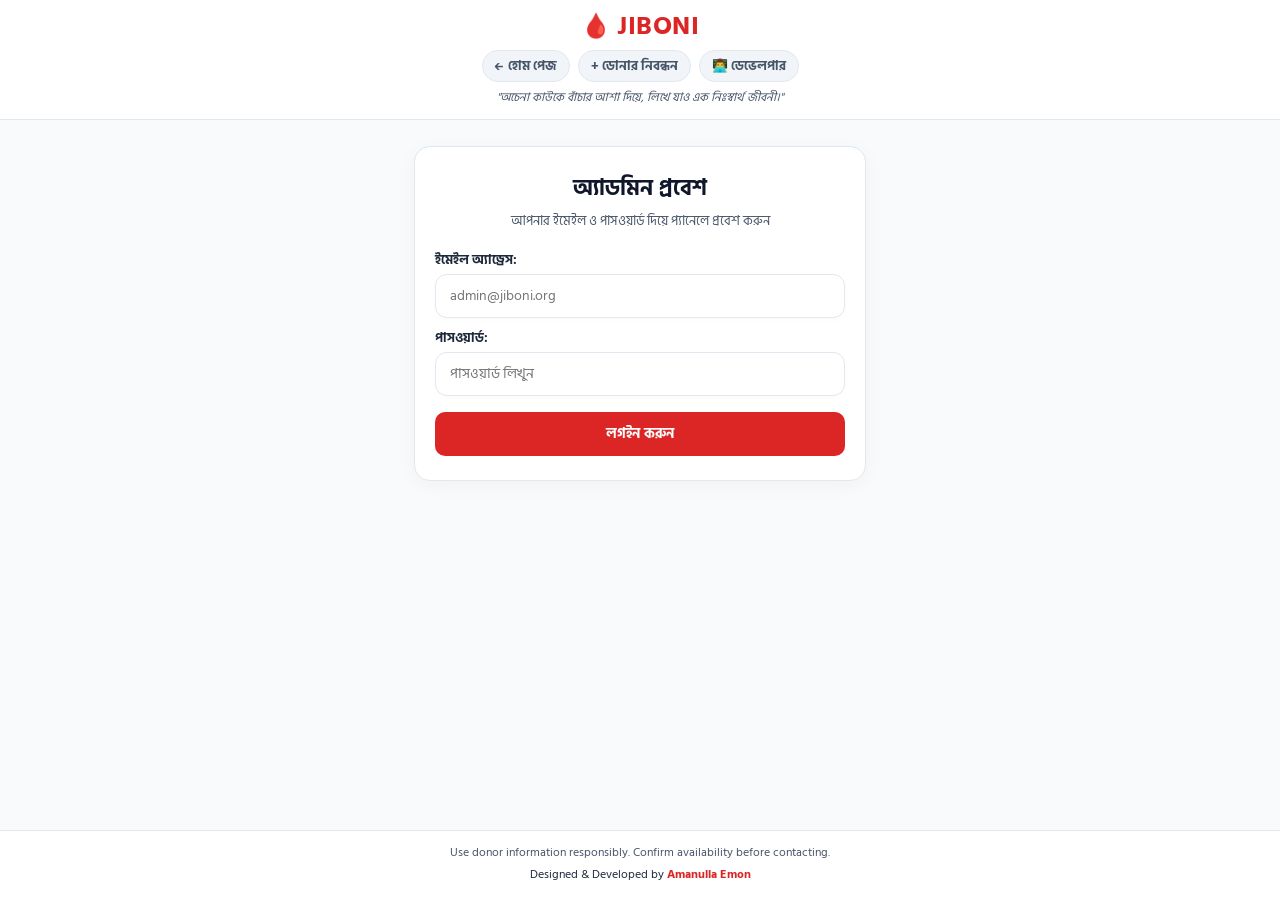
==== commit 845c5361: "Update admin.html" ====
--- a/admin.html
+++ b/admin.html
@@ -585,7 +585,95 @@
       font-size: 0.86rem;
     }
 
-    /* MODAL POPUPS */
+    /* JIBONI ICONIC RED & WHITE CUSTOM MODAL POPUPS */
+    .custom-alert-overlay,
+    .custom-confirm-overlay {
+      position: fixed;
+      inset: 0;
+      background: rgba(15, 23, 42, 0.6);
+      backdrop-filter: blur(4px);
+      z-index: 4000;
+      display: none;
+      align-items: center;
+      justify-content: center;
+      padding: 16px;
+    }
+
+    .custom-alert-box {
+      background: #ffffff;
+      border-radius: 20px;
+      padding: 24px 20px;
+      max-width: 340px;
+      width: 100%;
+      box-shadow: 0 14px 35px rgba(220, 38, 38, 0.15);
+      text-align: center;
+      border-top: 4px solid var(--primary);
+      animation: scaleIn 0.2s ease-out;
+    }
+
+    @keyframes scaleIn {
+      from { transform: scale(0.92); opacity: 0; }
+      to { transform: scale(1); opacity: 1; }
+    }
+
+    .custom-alert-title {
+      font-size: 1.1rem;
+      font-weight: 800;
+      color: var(--slate-900);
+      margin-bottom: 8px;
+    }
+
+    .custom-alert-msg {
+      font-size: 0.88rem;
+      color: var(--slate-600);
+      margin-bottom: 20px;
+      line-height: 1.5;
+    }
+
+    .custom-alert-btn {
+      width: 100%;
+      height: 42px;
+      background: var(--primary);
+      color: #ffffff;
+      border: none;
+      border-radius: 10px;
+      font-size: 0.9rem;
+      font-weight: 700;
+      cursor: pointer;
+      box-shadow: 0 4px 12px rgba(220, 38, 38, 0.25);
+    }
+
+    .custom-confirm-btns {
+      display: flex;
+      gap: 10px;
+    }
+
+    .custom-confirm-cancel {
+      flex: 1;
+      height: 42px;
+      background: #ffffff;
+      color: var(--slate-600);
+      border: 1px solid var(--slate-200);
+      border-radius: 10px;
+      font-size: 0.9rem;
+      font-weight: 700;
+      cursor: pointer;
+    }
+
+    .custom-confirm-ok {
+      flex: 1;
+      height: 42px;
+      background: var(--primary);
+      color: #ffffff;
+      border: none;
+      border-radius: 10px;
+      font-size: 0.9rem;
+      font-weight: 700;
+      cursor: pointer;
+      box-shadow: 0 4px 12px rgba(220, 38, 38, 0.25);
+    }
+
+    /* PASSWORD CHANGE MODAL */
     .custom-modal-backdrop {
       position: fixed;
       inset: 0;
@@ -759,6 +847,27 @@
     </div>
   </div>
 
+  <!-- JIBONI ICONIC RED & WHITE ALERT MODAL -->
+  <div id="customAlertModal" class="custom-alert-overlay">
+    <div class="custom-alert-box">
+      <h3 class="custom-alert-title" id="customAlertTitle">সতর্কবার্তা</h3>
+      <p class="custom-alert-msg" id="customAlertMsg">বার্তা...</p>
+      <button type="button" class="custom-alert-btn" onclick="closeCustomAlert()">ঠিক আছে</button>
+    </div>
+  </div>
+
+  <!-- JIBONI ICONIC RED & WHITE CONFIRM MODAL -->
+  <div id="customConfirmModal" class="custom-confirm-overlay">
+    <div class="custom-alert-box">
+      <h3 class="custom-alert-title" id="customConfirmTitle">নিশ্চিতকরণ</h3>
+      <p class="custom-alert-msg" id="customConfirmMsg">আপনি কি নিশ্চিত?</p>
+      <div class="custom-confirm-btns">
+        <button type="button" class="custom-confirm-cancel" onclick="closeCustomConfirm(false)">বাতিল</button>
+        <button type="button" class="custom-confirm-ok" onclick="closeCustomConfirm(true)">নিশ্চিত করুন</button>
+      </div>
+    </div>
+  </div>
+
   <footer class="site-footer">
     <p class="footer-disclaimer">Use donor information responsibly. Confirm availability before contacting.</p>
     <p class="footer-credit">Designed & Developed by <a href="developer.html">Amanulla Emon</a></p>
@@ -768,25 +877,53 @@
     let currentTab = "all";
     const SUPER_ADMIN_EMAIL = "amanullaemon04@gmail.com";
 
-    // EXACT LOCAL TIME FORMATTER WITH SECONDS
+    // JIBONI ICONIC CUSTOM MODAL FUNCTIONS
+    function showJiboniAlert(title, msg, callback) {
+      document.getElementById("customAlertTitle").innerText = title;
+      document.getElementById("customAlertMsg").innerText = msg;
+      document.getElementById("customAlertModal").style.display = "flex";
+      window.jiboniAlertCallback = callback;
+    }
+
+    function closeCustomAlert() {
+      document.getElementById("customAlertModal").style.display = "none";
+      if (typeof window.jiboniAlertCallback === "function") {
+        var cb = window.jiboniAlertCallback;
+        window.jiboniAlertCallback = null;
+        cb();
+      }
+    }
+
+    function showJiboniConfirm(title, msg, callback) {
+      document.getElementById("customConfirmTitle").innerText = title;
+      document.getElementById("customConfirmMsg").innerText = msg;
+      document.getElementById("customConfirmModal").style.display = "flex";
+      window.jiboniConfirmCallback = callback;
+    }
+
+    function closeCustomConfirm(isConfirmed) {
+      document.getElementById("customConfirmModal").style.display = "none";
+      if (typeof window.jiboniConfirmCallback === "function") {
+        var cb = window.jiboniConfirmCallback;
+        window.jiboniConfirmCallback = null;
+        cb(isConfirmed);
+      }
+    }
+
     function formatFeedbackDateTime(rawDate) {
       if (!rawDate) return "আজ";
       var d = new Date(rawDate);
-      if (isNaN(d.getTime())) {
-        return rawDate;
-      }
+      if (isNaN(d.getTime())) return rawDate;
       var yyyy = d.getFullYear();
       var mm = String(d.getMonth() + 1).padStart(2, '0');
       var dd = String(d.getDate()).padStart(2, '0');
-
       var hours = d.getHours();
       var minutes = String(d.getMinutes()).padStart(2, '0');
       var seconds = String(d.getSeconds()).padStart(2, '0');
       var ampm = hours >= 12 ? 'PM' : 'AM';
       hours = hours % 12;
-      hours = hours ? hours : 12; // 0 hour is 12 AM
+      hours = hours ? hours : 12;
       var strTime = String(hours).padStart(2, '0') + ':' + minutes + ':' + seconds + ' ' + ampm;
-
       return yyyy + '-' + mm + '-' + dd + ', ' + strTime;
     }
 
@@ -868,8 +1005,9 @@
       var dashSec = document.getElementById("adminDashboardSection");
 
       if (!session) {
-        session = { email: SUPER_ADMIN_EMAIL, role: "super", name: "Amanulla Emon" };
-        sessionStorage.setItem("jiboni_admin_session", JSON.stringify(session));
+        loginSec.style.display = "block";
+        dashSec.style.display = "none";
+        return;
       }
 
       loginSec.style.display = "none";
@@ -944,12 +1082,12 @@
     }
 
     function handleLogout() {
-      sessionStorage.removeItem("jiboni_admin_session");
-      document.getElementById("adminDashboardSection").style.display = "none";
-      document.getElementById("adminLoginSection").style.display = "block";
-      document.getElementById("loginEmail").value = "";
-      document.getElementById("loginPassword").value = "";
-      document.getElementById("loginAlert").style.display = "none";
+      showJiboniConfirm("লগআউট", "আপনি কি অ্যাডমিন প্যানেল থেকে লগআউট করতে চান?", function(yes) {
+        if (yes) {
+          sessionStorage.removeItem("jiboni_admin_session");
+          checkAuth();
+        }
+      });
     }
 
     function openChangePwdModal() {
@@ -1184,16 +1322,16 @@
     }
 
     function deleteDonor(id) {
-      if (confirm("আপনি কি নিশ্চিতভাবে এই রক্তদাতার তথ্য মুছে ফেলতে চান?")) {
-        var donors = getDonors();
-        donors = donors.filter(function(d) { return d.id !== id; });
-        saveDonors(donors);
-      }
-    }
-
-    // ==========================================
-    // 💬 RENDER FEEDBACKS WITH EXACT SECONDS & TIMEZONE FIX
-    // ==========================================
+      showJiboniConfirm("ডিলিট নিশ্চিতকরণ", "আপনি কি নিশ্চিতভাবে এই রক্তদাতার তথ্য মুছে ফেলতে চান?", function(yes) {
+        if (yes) {
+          var donors = getDonors();
+          donors = donors.filter(function(d) { return d.id !== id; });
+          saveDonors(donors);
+          showJiboniAlert("সফল", "রক্তদাতার তথ্য সফলভাবে মুছে ফেলা হয়েছে।");
+        }
+      });
+    }
+
     function renderFeedbacks() {
       var session = getActiveSession();
       if (session && session.role !== "super") return;
@@ -1247,15 +1385,15 @@
     }
 
     function deleteFeedback(id) {
-      if (confirm("এই মতামতটি মুছে ফেলতে চান?")) {
-        var list = getFeedbacks().filter(function(f) { return f.id !== id; });
-        saveFeedbacks(list);
-      }
-    }
-
-    // ==========================================
-    // 🛡️ RENDER SUB-ADMINS WITH STRICT 135px ALIGNMENT
-    // ==========================================
+      showJiboniConfirm("ডিলিট নিশ্চিতকরণ", "এই মতামতটি মুছে ফেলতে চান?", function(yes) {
+        if (yes) {
+          var list = getFeedbacks().filter(function(f) { return f.id !== id; });
+          saveFeedbacks(list);
+          showJiboniAlert("সফল", "মতামতটি মুছে ফেলা হয়েছে।");
+        }
+      });
+    }
+
     function renderSubAdmins() {
       var session = getActiveSession();
       if (session && session.role !== "super") return;
@@ -1309,7 +1447,7 @@
 
       var list = getSubAdmins();
       if (email === SUPER_ADMIN_EMAIL.toLowerCase() || list.some(function(s) { return s.email.toLowerCase() === email; })) {
-        alert("এই ইমেইলটি ইতোমধ্যে অ্যাডমিন হিসেবে নিবন্ধিত আছে!");
+        showJiboniAlert("সতর্কবার্তা", "এই ইমেইলটি ইতোমধ্যে অ্যাডমিন হিসেবে নিবন্ধিত আছে!");
         return;
       }
 
@@ -1325,14 +1463,17 @@
       document.getElementById("subName").value = "";
       document.getElementById("subEmail").value = "";
       document.getElementById("subTempPwd").value = "";
-      alert("সাব-অ্যাডমিন সফলভাবে যুক্ত হয়েছে!");
+      showJiboniAlert("সফল", "সাব-অ্যাডমিন সফলভাবে যুক্ত হয়েছে!");
     }
 
     function deleteSubAdmin(id) {
-      if (confirm("এই সাব-অ্যাডমিনকে অপসারণ করতে চান?")) {
-        var list = getSubAdmins().filter(function(s) { return s.id !== id; });
-        saveSubAdmins(list);
-      }
+      showJiboniConfirm("নিশ্চিতকরণ", "এই সাব-অ্যাডমিনকে অপসারণ করতে চান?", function(yes) {
+        if (yes) {
+          var list = getSubAdmins().filter(function(s) { return s.id !== id; });
+          saveSubAdmins(list);
+          showJiboniAlert("সফল", "সাব-অ্যাডমিন অপসারণ করা হয়েছে।");
+        }
+      });
     }
 
     window.onload = function() {
